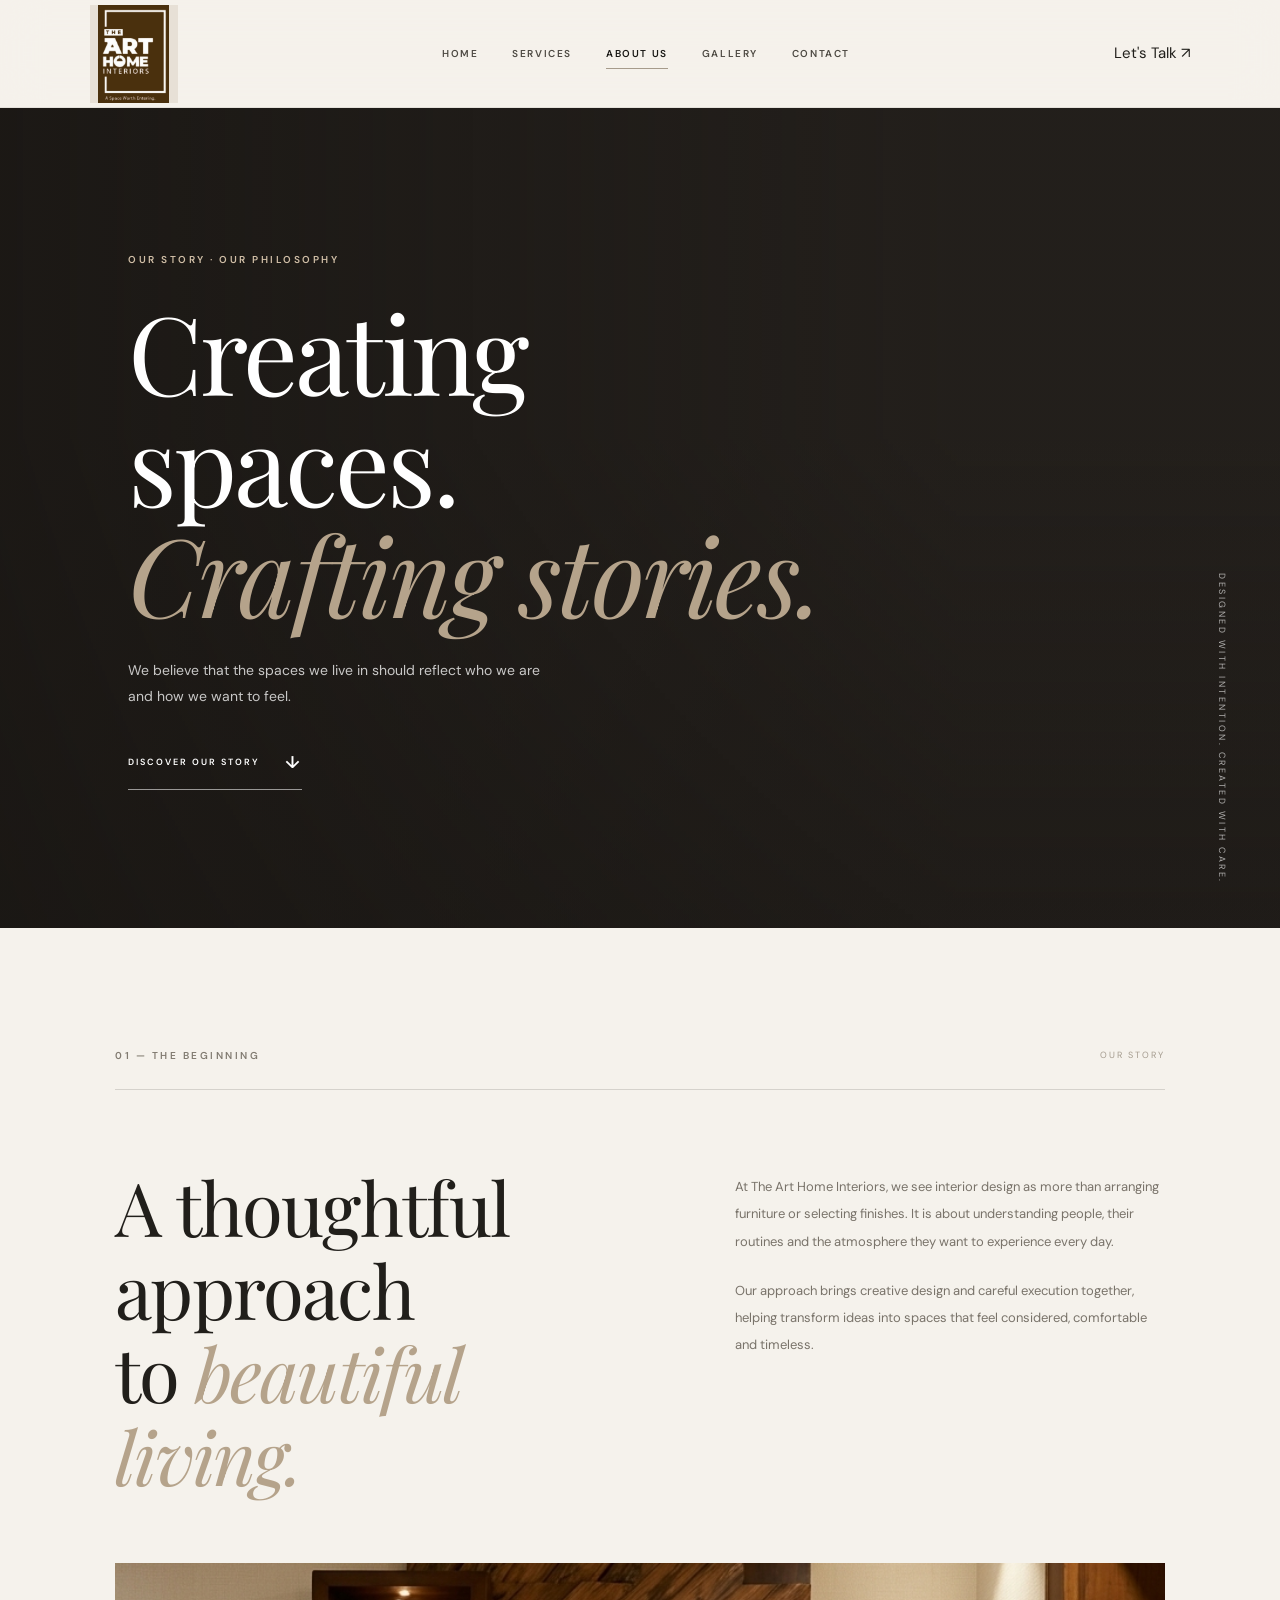
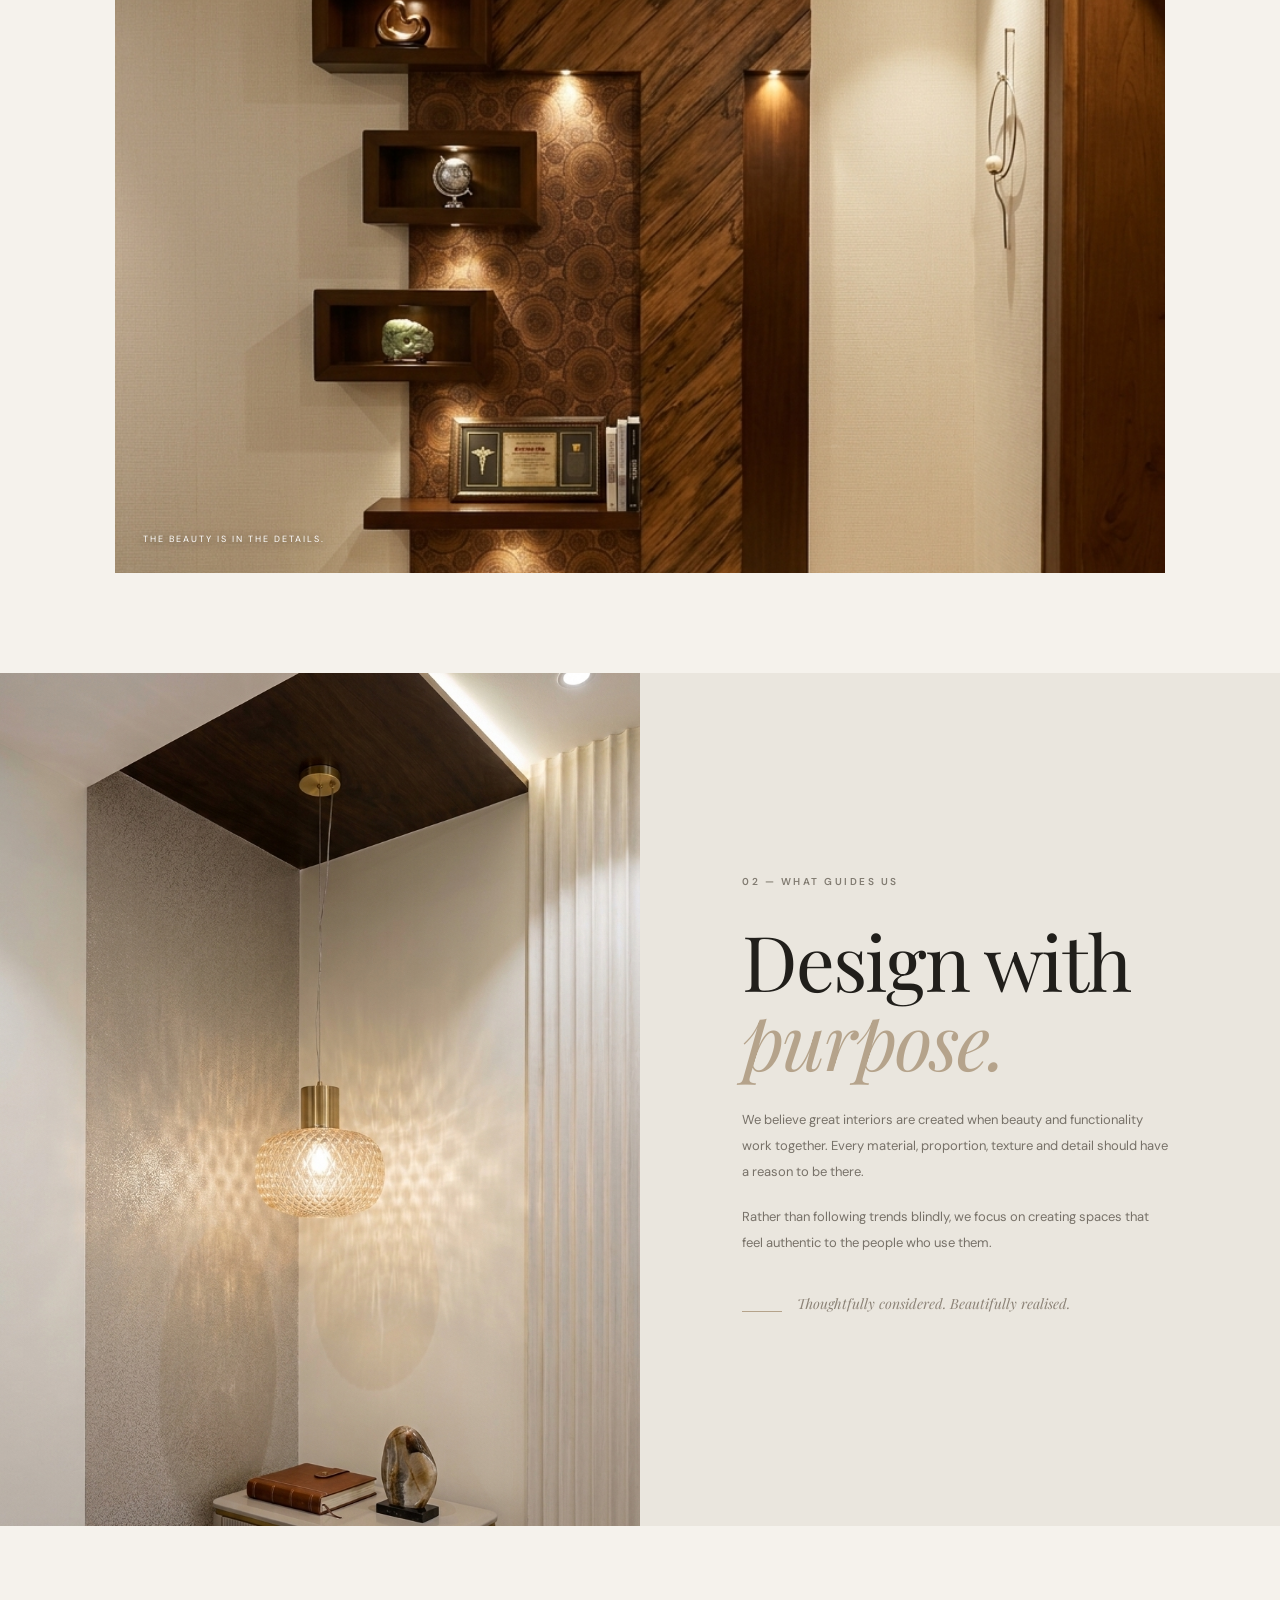
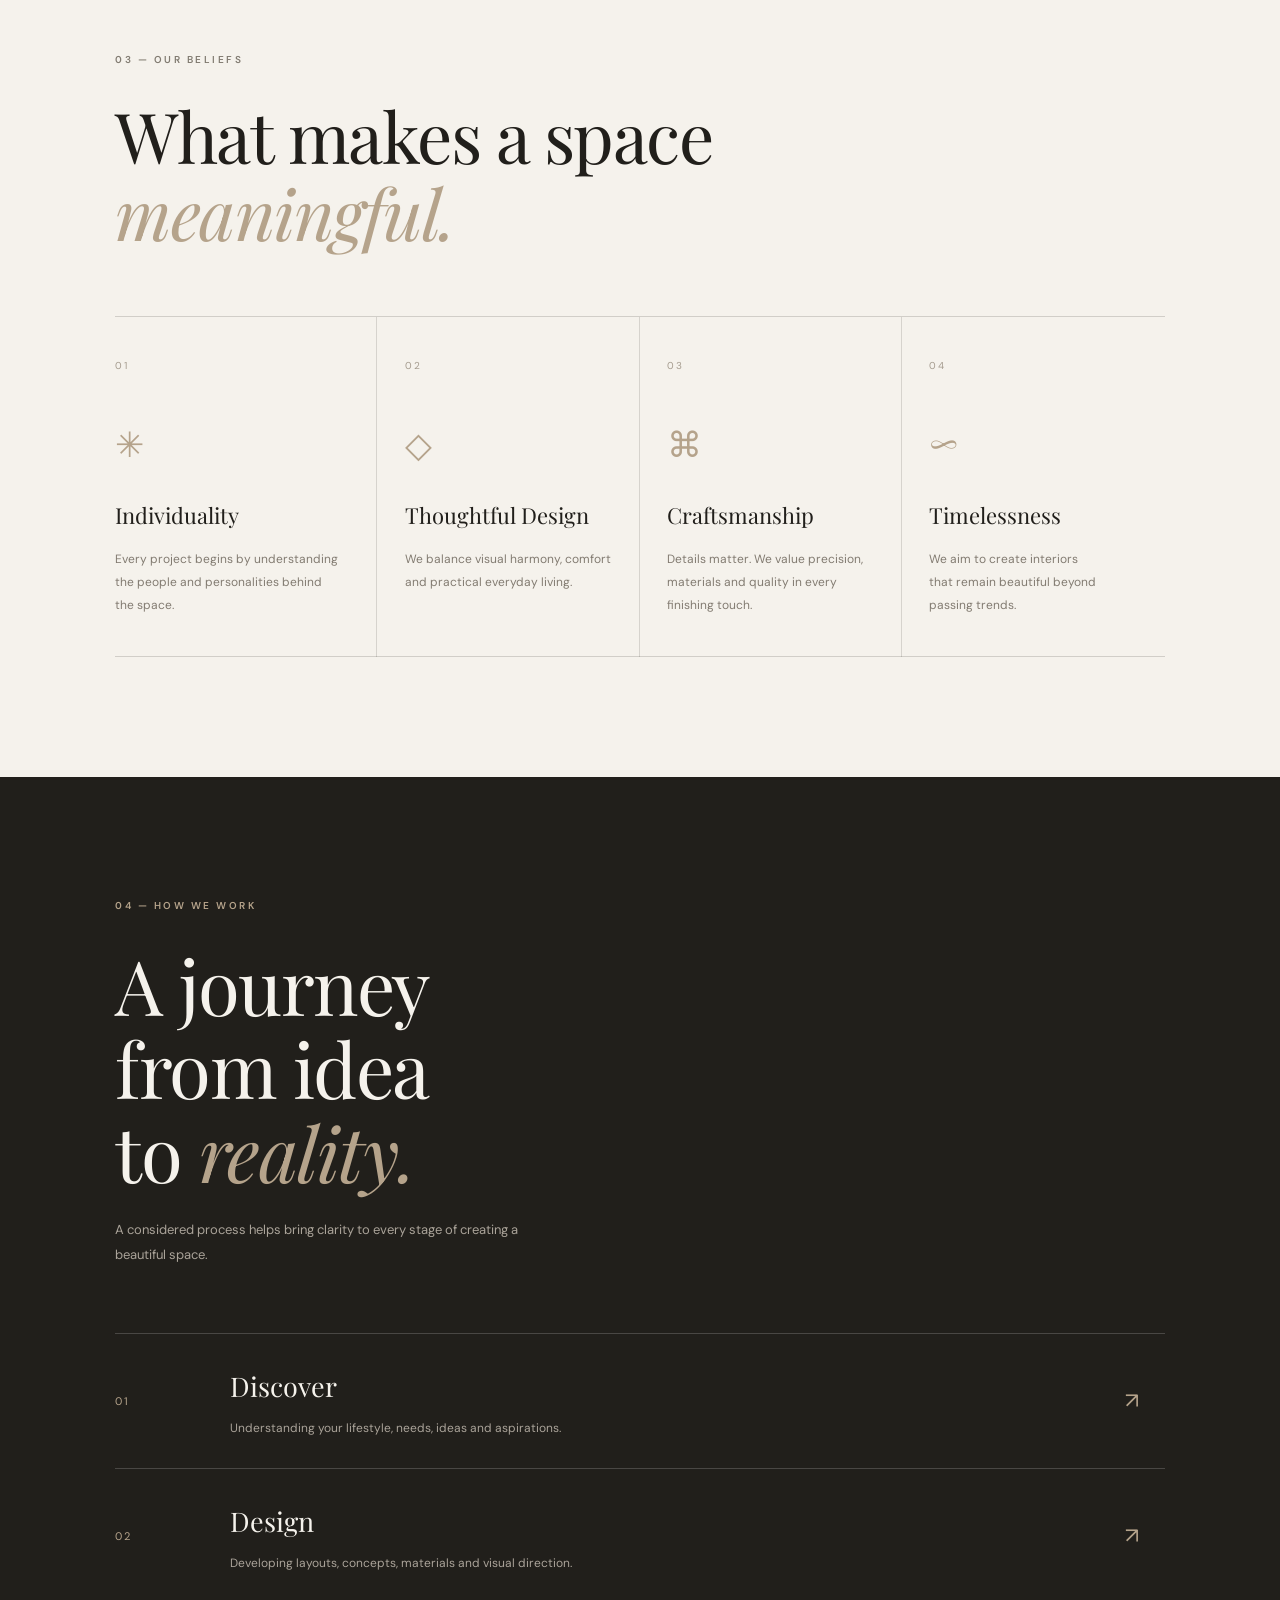
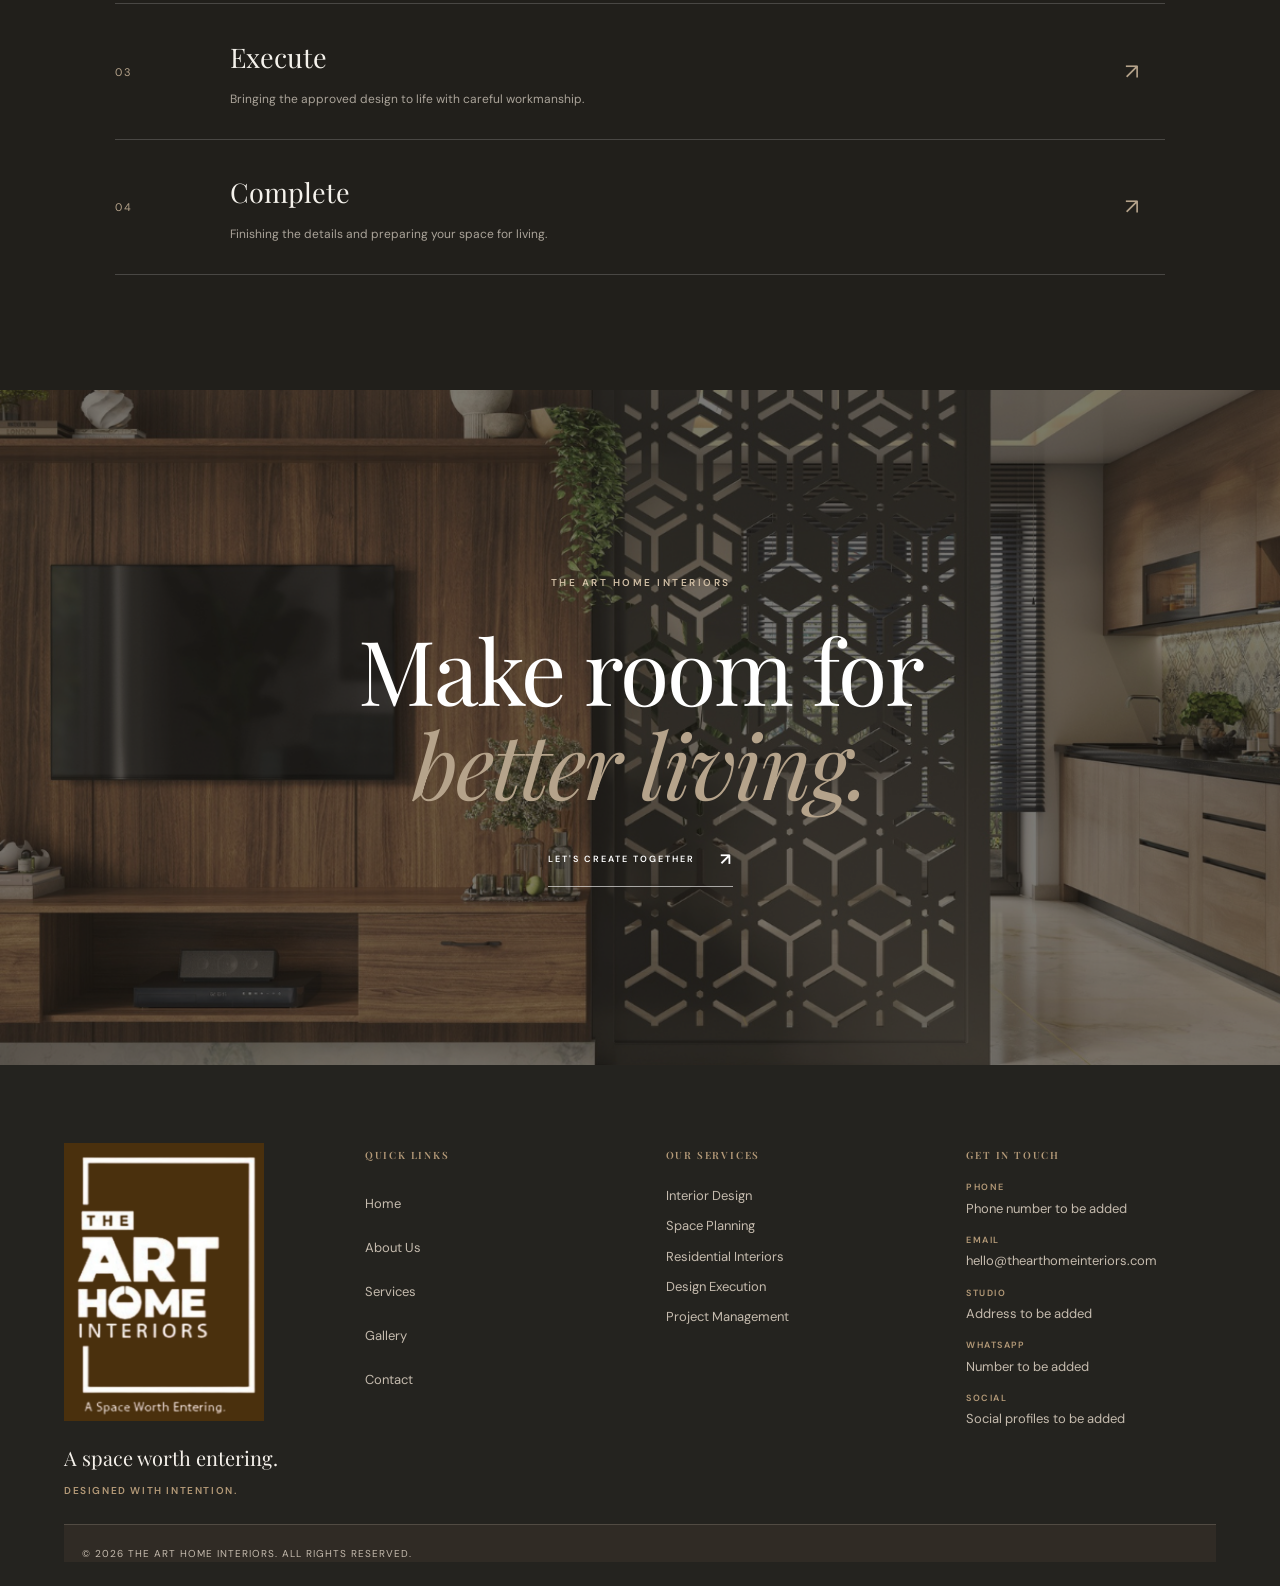
==== about.html @ 1ad5610e "first commit" ====
<!DOCTYPE html>
<html lang="en">
<head>
  <meta charset="UTF-8">
  <meta name="viewport" content="width=device-width, initial-scale=1.0">
  <meta name="theme-color" content="#211f1b">

  <title>About Us | The Art Home Interiors</title>
  <meta name="description" content="Discover the philosophy, approach and craftsmanship behind The Art Home Interiors.">

  <link rel="preconnect" href="https://fonts.googleapis.com">
  <link rel="preconnect" href="https://fonts.gstatic.com" crossorigin>
  <link href="https://fonts.googleapis.com/css2?family=DM+Sans:wght@400;500;600;700&family=Playfair+Display:wght@400;500;600;700&display=swap" rel="stylesheet">
    <link rel="stylesheet" href="assets/css/responsive-polish.css">
  <link rel="stylesheet" href="assets/css/style.css">
  <link rel="stylesheet" href="assets/css/design-system.css">
  <link rel="stylesheet" href="assets/css/about.css">
  <link rel="stylesheet" href="assets/css/final-integration.css">
  <link rel="stylesheet" href="assets/css/luxury-experience.css">
</head>

<body class="about-page">

  <div class="page-loader">
    <span>THE ART HOME INTERIORS</span>
  </div>

  <header class="site-header">
    <a href="index.html" class="brand" aria-label="The Art Home Interiors home">
      <img src="assets/images/logo.png" alt="The Art Home Interiors logo">
    </a>

    <button class="menu-toggle" aria-label="Toggle navigation" aria-expanded="false">
      <span></span>
      <span></span>
    </button>

    <nav class="main-nav" aria-label="Main navigation">
      <a href="index.html">Home</a>
      <a href="services.html">Services</a>
      <a href="about.html" class="active">About Us</a>
      <a href="gallery.html">Gallery</a>
      <a href="contact.html">Contact</a>
    </nav>

    <a href="contact.html" class="header-cta">Let's Talk <span>↗</span></a>
  </header>

  <main>

    <!-- HERO -->
    <section class="about-hero">
      <div class="about-hero-image"></div>
      <div class="about-hero-shade"></div>

      <div class="about-hero-content">
        <span class="eyebrow reveal">OUR STORY · OUR PHILOSOPHY</span>

        <h1 class="reveal">
          Creating spaces.<br>
          <em>Crafting stories.</em>
        </h1>

        <p class="reveal-left">
          We believe that the spaces we live in should reflect
          who we are and how we want to feel.
        </p>

        <a href="#our-story" class="about-hero-link reveal-right luxury-link">
          DISCOVER OUR STORY <span>↓</span>
        </a>
      </div>

      <span class="about-hero-caption">DESIGNED WITH INTENTION. CREATED WITH CARE.</span>
    </section>

    <!-- STORY -->
    <section class="about-story section-pad" id="our-story">
      <div class="story-label reveal">
        <span class="eyebrow">01 — THE BEGINNING</span>
        <span class="story-number">OUR STORY</span>
      </div>

      <div class="story-main">
        <h2 class="reveal-left">
          A thoughtful approach<br>
          to <em>beautiful living.</em>
        </h2>

        <div class="story-description reveal-right">
          <p>
            At The Art Home Interiors, we see interior design as more
            than arranging furniture or selecting finishes. It is about
            understanding people, their routines and the atmosphere
            they want to experience every day.
          </p>

          <p>
            Our approach brings creative design and careful execution
            together, helping transform ideas into spaces that feel
            considered, comfortable and timeless.
          </p>
        </div>
      </div>

      <div class="story-image reveal-right luxury-image">
        <img src="assets/images/home-detail.jpg" alt="Beautifully designed contemporary home interior" loading="lazy">
        <span>THE BEAUTY IS IN THE DETAILS.</span>
      </div>
    </section>

    <!-- PHILOSOPHY -->
    <section class="about-philosophy">
      <div class="philosophy-image luxury-image">
        <img src="assets/images/about-philosophy.jpg" alt="Natural materials and warm minimalist interior" loading="lazy">
      </div>

      <div class="philosophy-content reveal-right">
        <span class="eyebrow">02 — WHAT GUIDES US</span>

        <h2>
          Design with<br>
          <em>purpose.</em>
        </h2>

        <p>
          We believe great interiors are created when beauty and
          functionality work together. Every material, proportion,
          texture and detail should have a reason to be there.
        </p>

        <p>
          Rather than following trends blindly, we focus on creating
          spaces that feel authentic to the people who use them.
        </p>

        <div class="philosophy-signature">
          <span></span>
          <p>Thoughtfully considered. Beautifully realised.</p>
        </div>
      </div>
    </section>

    <!-- VALUES -->
    <section class="about-values section-pad">
      <div class="values-heading reveal">
        <span class="eyebrow">03 — OUR BELIEFS</span>
        <h2>What makes a space<br><em>meaningful.</em></h2>
      </div>

      <div class="values-grid">

        <article class="value-item reveal">
          <span class="value-number">01</span>
          <div class="value-icon">✳</div>
          <h3>Individuality</h3>
          <p>
            Every project begins by understanding the people
            and personalities behind the space.
          </p>
        </article>

        <article class="value-item reveal">
          <span class="value-number">02</span>
          <div class="value-icon">◇</div>
          <h3>Thoughtful Design</h3>
          <p>
            We balance visual harmony, comfort and
            practical everyday living.
          </p>
        </article>

        <article class="value-item reveal">
          <span class="value-number">03</span>
          <div class="value-icon">⌘</div>
          <h3>Craftsmanship</h3>
          <p>
            Details matter. We value precision, materials
            and quality in every finishing touch.
          </p>
        </article>

        <article class="value-item reveal">
          <span class="value-number">04</span>
          <div class="value-icon">∞</div>
          <h3>Timelessness</h3>
          <p>
            We aim to create interiors that remain
            beautiful beyond passing trends.
          </p>
        </article>

      </div>
    </section>

    <!-- PROCESS -->
    <section class="about-process">
      <div class="process-heading reveal">
        <span class="eyebrow">04 — HOW WE WORK</span>
        <h2>A journey from idea<br>to <em>reality.</em></h2>
        <p>
          A considered process helps bring clarity to every stage
          of creating a beautiful space.
        </p>
      </div>

      <div class="process-list">

        <article class="process-item reveal">
          <span class="process-index">01</span>
          <div>
            <h3>Discover</h3>
            <p>Understanding your lifestyle, needs, ideas and aspirations.</p>
          </div>
          <span class="process-symbol">↗</span>
        </article>

        <article class="process-item reveal">
          <span class="process-index">02</span>
          <div>
            <h3>Design</h3>
            <p>Developing layouts, concepts, materials and visual direction.</p>
          </div>
          <span class="process-symbol">↗</span>
        </article>

        <article class="process-item reveal">
          <span class="process-index">03</span>
          <div>
            <h3>Execute</h3>
            <p>Bringing the approved design to life with careful workmanship.</p>
          </div>
          <span class="process-symbol">↗</span>
        </article>

        <article class="process-item reveal">
          <span class="process-index">04</span>
          <div>
            <h3>Complete</h3>
            <p>Finishing the details and preparing your space for living.</p>
          </div>
          <span class="process-symbol">↗</span>
        </article>

      </div>
    </section>

    <!-- CLOSING IMAGE -->
    <section class="about-closing luxury-image">
      <img src="assets/images/about-closing.png" alt="Warm, elegant completed interior" loading="lazy">

      <div class="closing-overlay"></div>

      <div class="closing-content reveal">
        <span class="eyebrow">THE ART HOME INTERIORS</span>
        <h2>Make room for<br><em>better living.</em></h2>
        <a href="contact.html" class="luxury-link luxury-button">LET'S CREATE TOGETHER <span>↗</span></a>
      </div>
    </section>

  </main>

  <div id="site-footer"></div>
  <script src="assets/js/responsive-polish.js"></script>
  <script src="assets/js/main.js"></script>
  <script src="assets/js/about.js"></script>
  <script src="assets/js/site-audit.js"></script>
  <script src="assets/js/luxury-experience.js"></script>
</body>
</html>
---- assets/css/responsive-polish.css ----
/* =====================================================
   THE ART HOME INTERIORS
   PART 09 — RESPONSIVE & VISUAL POLISH
===================================================== */

:root {
  --polish-ivory: #f5f1eb;
  --polish-charcoal: #292722;
  --polish-gold: #b49a78;
  --polish-transition: cubic-bezier(.22, .61, .36, 1);
}

/* GLOBAL SAFETY */

* {
  box-sizing: border-box;
}

html {
  scroll-behavior: smooth;
  scroll-padding-top: 100px;
}

body {
  max-width: 100%;
  overflow-x: hidden;
  -webkit-font-smoothing: antialiased;
  text-rendering: optimizeLegibility;
}

img,
video,
svg {
  max-width: 100%;
}

img {
  height: auto;
}

button,
input,
textarea,
select {
  font: inherit;
}

a {
  -webkit-tap-highlight-color: transparent;
}

button {
  -webkit-tap-highlight-color: transparent;
}

/* SELECTION */

::selection {
  background: var(--polish-gold);
  color: #fff;
}

/* SMOOTHER SHARED NAVIGATION */

.site-header {
  transition:
    background .4s var(--polish-transition),
    box-shadow .4s var(--polish-transition),
    padding .4s var(--polish-transition),
    backdrop-filter .4s ease;
}

.site-header.scrolled {
  background: rgba(245, 241, 235, .88);
  backdrop-filter: blur(16px);
  -webkit-backdrop-filter: blur(16px);
  box-shadow: 0 8px 35px rgba(35, 30, 22, .06);
}

.site-header a,
.site-header button {
  transition:
    color .3s ease,
    opacity .3s ease,
    transform .3s ease;
}

.main-nav a {
  position: relative;
}

.main-nav a::after {
  content: "";
  position: absolute;
  left: 0;
  bottom: -7px;
  width: 100%;
  height: 1px;
  background: currentColor;
  transform: scaleX(0);
  transform-origin: right;
  transition: transform .4s var(--polish-transition);
}

.main-nav a:hover::after,
.main-nav a.active::after {
  transform: scaleX(1);
  transform-origin: left;
}

/* PREMIUM BUTTON FEEDBACK */

.header-cta,
button,
.cta-button,
.primary-button,
.secondary-button {
  transition:
    transform .35s var(--polish-transition),
    background .35s ease,
    color .35s ease,
    border-color .35s ease;
}

.header-cta:hover,
.cta-button:hover,
.primary-button:hover {
  transform: translateY(-3px);
}

/* REVEAL ANIMATIONS
   Uses the existing .reveal and .is-visible classes. */

.reveal {
  opacity: 0;
  transform: translateY(28px);
  transition:
    opacity .85s var(--polish-transition),
    transform .85s var(--polish-transition);
  will-change: opacity, transform;
}

.reveal.is-visible {
  opacity: 1;
  transform: translateY(0);
}

/* STAGGERED CHILDREN */

.reveal-stagger > * {
  opacity: 0;
  transform: translateY(20px);
  transition:
    opacity .7s var(--polish-transition),
    transform .7s var(--polish-transition);
}

.reveal-stagger.is-visible > * {
  opacity: 1;
  transform: translateY(0);
}

.reveal-stagger.is-visible > *:nth-child(1) { transition-delay: .05s; }
.reveal-stagger.is-visible > *:nth-child(2) { transition-delay: .12s; }
.reveal-stagger.is-visible > *:nth-child(3) { transition-delay: .19s; }
.reveal-stagger.is-visible > *:nth-child(4) { transition-delay: .26s; }
.reveal-stagger.is-visible > *:nth-child(5) { transition-delay: .33s; }
.reveal-stagger.is-visible > *:nth-child(6) { transition-delay: .40s; }

/* IMAGE HOVER REFINEMENT */

.project-card img,
.gallery-card img,
.service-card img,
.portfolio-card img,
.execution-card img {
  transition:
    transform 1s var(--polish-transition),
    filter .6s ease;
}

.project-card:hover img,
.gallery-card:hover img,
.service-card:hover img,
.portfolio-card:hover img,
.execution-card:hover img {
  transform: scale(1.035);
}

/* IMAGE LOADING BACKGROUND */

img[loading="lazy"] {
  background: #e7e0d6;
}

/* SECTION SPACING */

.section-pad {
  padding-left: clamp(22px, 7vw, 110px);
  padding-right: clamp(22px, 7vw, 110px);
}

/* TYPOGRAPHY */

h1,
h2,
h3,
h4 {
  text-wrap: balance;
}

p {
  text-wrap: pretty;
}

/* FORM POLISH */

input,
textarea,
select {
  max-width: 100%;
}

input:focus-visible,
textarea:focus-visible,
select:focus-visible,
button:focus-visible,
a:focus-visible {
  outline: 2px solid var(--polish-gold);
  outline-offset: 4px;
}

/* MOBILE MENU SAFETY */

@media (max-width: 900px) {
  .site-header {
    z-index: 1000;
  }

  .menu-toggle {
    position: relative;
    z-index: 1002;
    cursor: pointer;
  }

  .main-nav {
    overscroll-behavior: contain;
  }

  .main-nav a {
    -webkit-tap-highlight-color: transparent;
  }
}

/* TABLET */

@media (max-width: 1024px) {
  .section-pad {
    padding-left: 5vw;
    padding-right: 5vw;
  }

  .execution-grid,
  .portfolio-grid {
    gap: 25px;
  }
}

/* MOBILE */

@media (max-width: 650px) {
  html {
    scroll-padding-top: 75px;
  }

  .section-pad {
    padding-left: 22px;
    padding-right: 22px;
  }

  h1 {
    letter-spacing: -1.5px;
  }

  h2 {
    letter-spacing: -1px;
  }

  p {
    line-height: 1.8;
  }

  .site-header {
    padding-left: 20px;
    padding-right: 20px;
  }

  .header-cta {
    display: none;
  }

  .reveal {
    transform: translateY(18px);
    transition-duration: .65s;
  }

  .execution-hero,
  .hero,
  .page-hero {
    background-position: center;
  }

  .execution-grid,
  .portfolio-grid {
    grid-template-columns: 1fr;
  }

  .execution-image,
  .portfolio-card img {
    width: 100%;
  }

  .execution-section-heading {
    gap: 15px;
  }

  .execution-filters {
    overflow-x: auto;
    flex-wrap: nowrap;
    padding-bottom: 10px;
    scrollbar-width: none;
  }

  .execution-filters::-webkit-scrollbar {
    display: none;
  }

  .filter-btn {
    flex: 0 0 auto;
  }

  .comparison-wrap {
    touch-action: pan-y;
  }
}

/* SMALL MOBILE */

@media (max-width: 380px) {
  .section-pad {
    padding-left: 17px;
    padding-right: 17px;
  }

  .execution-hero h1 {
    font-size: 56px;
  }

  .execution-card-info h3 {
    font-size: 20px;
  }
}

/* REDUCED MOTION ACCESSIBILITY */

@media (prefers-reduced-motion: reduce) {
  html {
    scroll-behavior: auto;
  }

  *,
  *::before,
  *::after {
    animation-duration: .01ms !important;
    animation-iteration-count: 1 !important;
    transition-duration: .01ms !important;
    scroll-behavior: auto !important;
  }

  .reveal,
  .reveal-stagger > * {
    opacity: 1;
    transform: none;
  }
}
---- assets/css/style.css ----
:root {
    --ink: #171613;
    --paper: #f5f2ec;
    --cream: #e8e0d4;
    --muted: #77736c;
    --line: rgba(23,22,19,.16);
    --serif: 'Playfair Display', Georgia, serif;
    --sans: 'DM Sans', Arial, sans-serif;
}

* {
    box-sizing: border-box;
}

html {
    scroll-behavior: smooth;
}

body {
    margin: 0;
    background: var(--paper);
    color: var(--ink);
    font-family: var(--sans);
    font-size: 15px;
    line-height: 1.7;
}

a {
    color: inherit;
    text-decoration: none;
}

img {
    max-width: 100%;
    display: block;
}

.page-loader {
    position: fixed;
    inset: 0;
    background: var(--ink);
    color: var(--paper);
    z-index: 1000;
    display: grid;
    place-items: center;
    letter-spacing: .28em;
    font-size: 11px;
    transition: opacity .7s ease, visibility .7s;
}

.page-loader.is-hidden {
    opacity: 0;
    visibility: hidden;
}

/* HEADER */

.site-header {
    height: 104px;
    padding: 14px 6vw;
    display: flex;
    align-items: center;
    justify-content: space-between;
    background: rgba(245,242,236,.92);
    backdrop-filter: blur(16px);
    position: sticky;
    top: 0;
    z-index: 100;
    border-bottom: 1px solid rgba(23,22,19,.07);
}

.brand {
    height: 78px;
    width: 82px;
    display: flex;
    align-items: center;
    overflow: hidden;
}

.brand img {
    width: 100%;
    height: 100%;
    object-fit: contain;
}

.main-nav {
    display: flex;
    align-items: center;
    gap: clamp(20px,3vw,48px);
}

.main-nav a {
    font-size: 11px;
    text-transform: uppercase;
    letter-spacing: .14em;
    position: relative;
    padding: 10px 0;
}

.main-nav a:after {
    content: "";
    position: absolute;
    left: 0;
    bottom: 3px;
    width: 0;
    height: 1px;
    background: var(--ink);
    transition: width .3s;
}

.main-nav a:hover:after,
.main-nav a.active:after {
    width: 100%;
}

.main-nav .nav-contact {
    border: 1px solid var(--ink);
    padding: 12px 20px;
}

.main-nav .nav-contact:after {
    display: none;
}

.menu-toggle {
    display: none;
    background: none;
    border: 0;
}

/* HERO */

.hero {
    min-height: min(790px,calc(100svh - 104px));
    height: 760px;
    max-height: 850px;
    position: relative;
    display: flex;
    align-items: center;
    color: white;
    overflow: hidden;
    background: #5a5148;
}

.hero-image,
.hero-shade {
    position: absolute;
    inset: 0;
}

.hero-image {
    background-image: url('../images/home-hero.jpg');
    background-size: cover;
    background-position: center;
    transform: scale(1.04);
    animation: heroZoom 12s ease-out forwards;
}

.hero-shade {
    background:
        linear-gradient(
            90deg,
            rgba(14,13,11,.68),
            rgba(14,13,11,.1) 80%
        ),
        linear-gradient(
            0deg,
            rgba(0,0,0,.28),
            transparent 45%
        );
}

.hero-content {
    position: relative;
    z-index: 2;
    padding: 8vw;
    max-width: 780px;
}

.eyebrow,
.section-kicker {
    font-size: 10px;
    letter-spacing: .2em;
    text-transform: uppercase;
    font-weight: 600;
}

.eyebrow.light {
    color: rgba(255,255,255,.76);
}

h1, h2, h3, p {
    margin-top: 0;
}

.hero h1,
.page-hero h1 {
    font: 400 clamp(54px,8vw,112px)/1.03 var(--serif);
    letter-spacing: -.055em;
    margin: 24px 0;
}

.hero h1 em,
.display-title em,
.page-hero h1 em,
.quote-band h2 em {
    font-weight: 400;
    color: #cfc0a9;
}

.hero-copy {
    max-width: 420px;
    color: rgba(255,255,255,.82);
    margin-bottom: 32px;
}

/* BUTTONS */

.button {
    min-height: 50px;
    display: inline-flex;
    align-items: center;
    justify-content: center;
    gap: 36px;
    padding: 0 22px;
    font-size: 10px;
    letter-spacing: .12em;
    text-transform: uppercase;
    transition: transform .3s, background .3s, color .3s;
    border: 1px solid transparent;
}

.button:hover {
    transform: translateY(-4px);
}

.button-light {
    background: var(--paper);
    color: var(--ink);
}

.button-dark {
    background: var(--ink);
    color: var(--paper);
}

.button span {
    font-size: 16px;
}

.hero-bottom {
    position: absolute;
    bottom: 28px;
    left: 6vw;
    right: 6vw;
    display: flex;
    justify-content: space-between;
    font-size: 9px;
    letter-spacing: .18em;
    color: rgba(255,255,255,.7);
}

.scroll-cue {
    position: absolute;
    right: 6vw;
    bottom: 100px;
    font-size: 8px;
    letter-spacing: .18em;
    writing-mode: vertical-rl;
    color: #fff;
}

.scroll-cue span {
    display: inline-block;
    height: 45px;
    width: 1px;
    background: #fff;
    margin-bottom: 12px;
}

/* SECTIONS */

.section-pad {
    padding: 120px 9vw;
}

.intro {
    background: var(--paper);
}

.intro-grid {
    display: grid;
    grid-template-columns: 1.3fr .7fr;
    gap: 8vw;
    align-items: end;
    margin-top: 40px;
}

.display-title {
    font: 400 clamp(38px,5vw,68px)/1.12 var(--serif);
    letter-spacing: -.045em;
    margin: 0 0 24px;
}

.display-title em {
    color: #9b8b75;
}

.intro-text {
    max-width: 440px;
    color: var(--muted);
}

.text-link {
    display: inline-block;
    margin-top: 16px;
    border-bottom: 1px solid var(--ink);
    padding-bottom: 7px;
    font-size: 10px;
    letter-spacing: .12em;
    text-transform: uppercase;
}

.text-link span {
    margin-left: 18px;
}

/* FEATURE */

.split-feature {
    display: grid;
    grid-template-columns: 1.1fr .9fr;
    min-height: 650px;
    background: #e8e0d4;
}

.split-photo {
    min-height: 560px;
    background-image: url('../images/home-feature.jpg');
    background-size: cover;
    background-position: center;
}

.split-copy {
    padding: 10%;
    display: flex;
    flex-direction: column;
    align-items: flex-start;
    justify-content: center;
}

.split-copy > p:not(.eyebrow) {
    color: #6f6a62;
    max-width: 420px;
    margin: 0 0 28px;
}

/* SERVICES */

.services-preview {
    background: #f8f6f1;
}

.section-heading {
    display: flex;
    align-items: end;
    justify-content: space-between;
    margin-bottom: 52px;
}

.service-cards {
    display: grid;
    grid-template-columns: 1fr 1fr;
    gap: 28px;
}

.card-image {
    height: 420px;
    background-size: cover;
    background-position: center;
}

.service-card:nth-child(1) .card-image {
    background-image: url('../images/design-preview.jpg');
}

.service-card:nth-child(2) .card-image {
    background-image: url('../images/execution-preview.jpg');
}

.card-meta {
    display: flex;
    justify-content: space-between;
    margin: 20px 0 12px;
    font-size: 9px;
    letter-spacing: .16em;
}

.service-card h3 {
    font: 400 34px var(--serif);
    margin: 0;
}

.service-card p {
    color: var(--muted);
    margin: 5px 0;
}

/* QUOTE */

.quote-band {
    padding: 110px 9vw;
    background: #24221e;
    color: white;
    text-align: center;
}

.quote-band h2 {
    font: 400 clamp(48px,7vw,88px)/1.05 var(--serif);
    margin: 22px 0 34px;
}

/* INNER PAGE HERO */

.page-hero {
    background: #25231f;
    color: white;
    min-height: 440px;
    display: flex;
    align-items: center;
    padding: 90px 9vw;
}

.page-hero.compact {
    min-height: 420px;
}

.page-hero-inner {
    max-width: 850px;
}

.page-hero h1 {
    font-size: clamp(50px,7vw,88px);
    margin: 22px 0;
}

.page-hero-inner > p:last-child {
    color: rgba(255,255,255,.68);
    max-width: 520px;
}

/* SERVICE DETAILS */

.service-detail {
    padding-top: 100px;
    padding-bottom: 60px;
}

.service-detail-row {
    display: grid;
    grid-template-columns: 60px 1fr 1fr;
    gap: 5vw;
    align-items: center;
    padding: 55px 0;
    border-bottom: 1px solid var(--line);
}

.service-number {
    font: 400 24px var(--serif);
    color: #9b8b75;
    align-self: start;
}

.service-detail-row > div:nth-child(2) > p:not(.eyebrow) {
    color: var(--muted);
    max-width: 500px;
}

.service-detail-image {
    height: 430px;
    background-size: cover;
    background-position: center;
}

.service-detail-row:first-child .service-detail-image {
    background-image: url('../images/service-design.jpg');
}

.service-detail-row:last-child .service-detail-image {
    background-image: url('../images/service-execution.jpg');
}

.service-detail-row.reverse {
    grid-template-columns: 60px 1fr 1fr;
}

.cta-strip {
    padding: 42px 9vw;
    background: #e8e0d4;
    display: flex;
    justify-content: space-between;
    align-items: center;
}

.cta-strip p {
    font: 400 28px var(--serif);
    margin: 0;
}

/* ABOUT */

.about-layout {
    display: grid;
    grid-template-columns: 1fr 1fr;
    gap: 9vw;
    align-items: center;
}

.about-image {
    height: 600px;
    background-image: url('../images/about-main.jpg');
    background-size: cover;
    background-position: center;
}

.about-copy > p:not(.eyebrow) {
    color: var(--muted);
}

.values {
    padding-top: 50px;
}

.value-grid {
    display: grid;
    grid-template-columns: repeat(3,1fr);
    gap: 50px;
    margin-top: 45px;
}

.value-grid article {
    border-top: 1px solid var(--line);
    padding-top: 20px;
}

.value-grid span {
    font-size: 10px;
    color: #9b8b75;
}

.value-grid h3 {
    font: 400 27px var(--serif);
    margin: 18px 0 8px;
}

.value-grid p {
    color: var(--muted);
    font-size: 14px;
}

/* GALLERY */

.gallery-choices {
    display: grid;
    grid-template-columns: 1fr 1fr;
    gap: 32px;
}

.choice-image {
    height: 440px;
    background-size: cover;
    background-position: center;
}

.gallery-choice:first-child .choice-image {
    background-image: url('../images/gallery-design-cover.jpg');
}

.gallery-choice:last-child .choice-image {
    background-image: url('../images/gallery-execution-cover.jpg');
}

.gallery-choice .display-title {
    font-size: clamp(34px,4vw,54px);
}

.gallery-grid {
    display: grid;
    grid-template-columns: repeat(2,1fr);
    gap: 50px 28px;
}

.tile-image {
    height: 460px;
    background-size: cover;
    background-position: center;
}

.gallery-tile:nth-child(3n+2) .tile-image {
    height: 540px;
}

.gallery-tile figcaption {
    display: flex;
    justify-content: space-between;
    font-size: 9px;
    letter-spacing: .14em;
    margin-top: 14px;
}

/* BEFORE AND AFTER */

.before-after {
    padding-top: 30px;
}

.muted,
.small-note {
    color: var(--muted);
    font-size: 12px;
}

.comparison-grid {
    display: grid;
    grid-template-columns: 1fr 1fr;
    gap: 20px;
    margin-top: 35px;
}

.comparison-image {
    height: 420px;
    background-size: cover;
    background-position: center;
    position: relative;
}

.comparison-image[data-image="before.jpg"] {
    background-image: url('../images/before.jpg');
}

.comparison-image[data-image="after.jpg"] {
    background-image: url('../images/after.jpg');
}

.comparison-image span {
    position: absolute;
    bottom: 18px;
    left: 20px;
    background: var(--paper);
    padding: 8px 13px;
    font-size: 9px;
    letter-spacing: .15em;
}

/* CONTACT */

.contact-layout {
    display: grid;
    grid-template-columns: .8fr 1.2fr;
    gap: 10vw;
}

.contact-info > p:not(.eyebrow) {
    color: var(--muted);
    max-width: 340px;
}

.contact-links {
    display: grid;
    gap: 16px;
    margin-top: 35px;
}

.contact-links a {
    border-bottom: 1px solid var(--line);
    padding-bottom: 14px;
    font-size: 13px;
}

.contact-form {
    display: grid;
    grid-template-columns: 1fr 1fr;
    gap: 22px;
}

.contact-form label {
    display: grid;
    gap: 8px;
    font-size: 10px;
    letter-spacing: .12em;
    text-transform: uppercase;
}

.contact-form label:nth-last-of-type(1),
.contact-form button,
.contact-form .form-note {
    grid-column: 1/-1;
}

.contact-form input,
.contact-form select,
.contact-form textarea {
    width: 100%;
    border: 0;
    border-bottom: 1px solid #bdb7ad;
    background: transparent;
    padding: 13px 0;
    font: 400 14px var(--sans);
    color: var(--ink);
    outline: none;
    border-radius: 0;
}

.contact-form input:focus,
.contact-form select:focus,
.contact-form textarea:focus {
    border-color: var(--ink);
}

.contact-form textarea {
    resize: vertical;
}

.contact-form button {
    justify-self: start;
    cursor: pointer;
}

.form-note {
    font-size: 11px;
    color: var(--muted);
}

/* MAP */

.map-section {
    padding: 20px 9vw 100px;
}

.map-heading {
    display: flex;
    justify-content: space-between;
    align-items: end;
}

.map-frame {
    height: 390px;
    overflow: hidden;
    margin-top: 25px;
    filter: grayscale(1);
}

.map-frame iframe {
    width: 100%;
    height: 100%;
    border: 0;
}

/* SCROLL REVEAL */

.reveal {
    opacity: 0;
    transform: translateY(28px);
    transition:
        opacity .8s ease,
        transform .8s cubic-bezier(.2,.7,.2,1);
}

.reveal.is-visible {
    opacity: 1;
    transform: translateY(0);
}

/* IMAGE PLACEHOLDERS */

.image-placeholder {
    background-color: #d7d0c5;
    background-image:
        linear-gradient(
            120deg,
            rgba(40,35,28,.08),
            rgba(255,255,255,.08)
        );
    position: relative;
}

.image-placeholder:not([data-loaded="true"]):after {
    content: "ADD PHOTO: " attr(data-image);
    position: absolute;
    left: 18px;
    bottom: 18px;
    padding: 7px 10px;
    background: rgba(245,242,236,.88);
    color: #565047;
    font: 9px var(--sans);
    letter-spacing: .12em;
}

.image-placeholder[data-loaded="true"]:after {
    display: none;
}

@keyframes heroZoom {
    to {
        transform: scale(1);
    }
}

/* TABLET RESPONSIVE */

@media(max-width:800px) {

    .site-header {
        height: 82px;
        padding: 10px 6vw;
    }

    .brand {
        height: 62px;
        width: 66px;
    }

    .menu-toggle {
        display: flex;
        flex-direction: column;
        gap: 6px;
        padding: 10px;
        z-index: 3;
    }

    .menu-toggle span {
        width: 25px;
        height: 1px;
        background: var(--ink);
        transition: .3s;
    }

    .main-nav {
        position: absolute;
        top: 81px;
        left: 0;
        right: 0;
        background: var(--paper);
        padding: 20px 7vw 30px;
        display: flex;
        flex-direction: column;
        align-items: flex-start;
        gap: 8px;
        transform: translateY(-140%);
        opacity: 0;
        visibility: hidden;
        transition: .4s;
        box-shadow: 0 15px 20px rgba(0,0,0,.06);
    }

    .main-nav.open {
        transform: translateY(0);
        opacity: 1;
        visibility: visible;
    }

    .main-nav a {
        width: 100%;
        padding: 12px 0;
    }

    .main-nav .nav-contact {
        width: auto;
    }

    .hero {
        height: 690px;
        min-height: 620px;
    }

    .hero-content {
        padding: 9vw;
    }

    .hero h1 {
        font-size: clamp(52px,13vw,82px);
    }

    .scroll-cue {
        display: none;
    }

    .section-pad {
        padding: 78px 7vw;
    }

    .intro-grid,
    .split-feature,
    .about-layout,
    .contact-layout {
        grid-template-columns: 1fr;
    }

    .intro-grid {
        gap: 25px;
    }

    .split-photo {
        min-height: 430px;
    }

    .split-copy {
        padding: 70px 8vw;
    }

    .section-heading {
        align-items: flex-start;
        gap: 20px;
        flex-direction: column;
    }

    .card-image {
        height: 330px;
    }

    .page-hero {
        padding: 75px 7vw;
        min-height: 390px;
    }

    .service-detail-row,
    .service-detail-row.reverse {
        grid-template-columns: 35px 1fr;
        gap: 20px;
    }

    .service-detail-image {
        grid-column: 2;
        height: 350px;
        margin-top: 20px;
    }

    .about-image {
        height: 430px;
    }

    .value-grid {
        grid-template-columns: 1fr;
        gap: 28px;
    }

    .choice-image {
        height: 330px;
    }

    .gallery-grid {
        gap: 30px 16px;
    }

    .tile-image,
    .gallery-tile:nth-child(3n+2) .tile-image {
        height: 340px;
    }

    .contact-layout {
        gap: 55px;
    }

    .map-section {
        padding: 10px 7vw 70px;
    }
}

/* MOBILE RESPONSIVE */

@media(max-width:540px) {

    .hero {
        height: 650px;
    }

    .hero-bottom {
        font-size: 7px;
    }

    .service-cards,
    .gallery-choices,
    .gallery-grid,
    .comparison-grid {
        grid-template-columns: 1fr;
    }

    .card-image,
    .choice-image {
        height: 360px;
    }

    .gallery-tile:nth-child(3n+2) .tile-image,
    .tile-image {
        height: 390px;
    }

    .gallery-choices {
        gap: 50px;
    }

    .contact-form {
        grid-template-columns: 1fr;
    }

    .contact-form label {
        grid-column: 1/-1;
    }

    .map-frame {
        height: 300px;
    }

    .cta-strip {
        align-items: flex-start;
        gap: 15px;
        flex-direction: column;
    }

    .page-hero h1 {
        font-size: 52px;
    }
}

/* ACCESSIBILITY */

@media(prefers-reduced-motion:reduce) {

    *,
    *::before,
    *::after {
        scroll-behavior: auto !important;
        animation-duration: .01ms !important;
        transition-duration: .01ms !important;
    }

    .reveal {
        opacity: 1;
        transform: none;
    }
}
---- assets/css/design-system.css ----
/* =========================================
   THE ART HOME INTERIORS
   PART 02 — LUXURY DESIGN SYSTEM
========================================= */

:root {
    /* BRAND COLORS */
    --color-ink: #191815;
    --color-paper: #F5F2EC;
    --color-white: #FCFBF8;
    --color-sand: #E8E0D4;
    --color-champagne: #C8BBA7;
    --color-stone: #A69B8B;
    --color-muted: #77736C;
    --color-line: rgba(25,24,21,0.14);

    /* TYPOGRAPHY */
    --font-display: "Playfair Display", Georgia, serif;
    --font-body: "DM Sans", Arial, sans-serif;

    /* SPACING */
    --page-gutter: clamp(22px, 7vw, 112px);
    --section-space: clamp(76px, 10vw, 144px);
    --content-width: 1440px;

    /* ANIMATION */
    --ease-luxury: cubic-bezier(.2,.72,.2,1);

    --shadow-soft: 0 18px 55px rgba(25,24,21,.08);
}

/* GLOBAL */

html {
    scroll-padding-top: 108px;
}

body {
    font-family: var(--font-body);
    background: var(--color-paper);
    color: var(--color-ink);
    -webkit-font-smoothing: antialiased;
    text-rendering: optimizeLegibility;
}

::selection {
    background: var(--color-champagne);
    color: var(--color-ink);
}

a, button, input, select, textarea {
    -webkit-tap-highlight-color: transparent;
}

a:focus-visible,
button:focus-visible,
input:focus-visible,
select:focus-visible,
textarea:focus-visible {
    outline: 2px solid var(--color-stone);
    outline-offset: 4px;
}

/* HEADER */

.site-header {
    height: 108px;
    padding: 10px var(--page-gutter);
    background: rgba(245,242,236,.86);
    border-bottom: 1px solid rgba(25,24,21,.08);

    backdrop-filter: blur(22px) saturate(125%);
    -webkit-backdrop-filter: blur(22px) saturate(125%);

    transition:
        height .45s var(--ease-luxury),
        background .35s ease,
        box-shadow .35s ease;
}

.site-header.is-scrolled {
    height: 88px;
    background: rgba(245,242,236,.96);
    box-shadow: 0 8px 30px rgba(25,24,21,.055);
}

/* LOGO */

.brand {
    width: 88px;
    height: 98px;
    flex: 0 0 auto;
    background: #080808;
    overflow: hidden;

    display: flex;
    align-items: center;
    justify-content: center;

    transition:
        width .4s var(--ease-luxury),
        height .4s var(--ease-luxury),
        transform .35s ease;
}

.brand img {
    width: 100%;
    height: 100%;
    object-fit: contain;
    transition: transform .5s var(--ease-luxury);
}

.brand:hover img {
    transform: scale(1.035);
}

.site-header.is-scrolled .brand {
    width: 68px;
    height: 76px;
}

/* NAVIGATION */

.main-nav {
    gap: clamp(18px, 2.65vw, 42px);
}

.main-nav a {
    font-size: 10px;
    font-weight: 600;
    letter-spacing: .16em;
    color: #4e4a43;
    transition: color .25s ease;
}

.main-nav a:hover,
.main-nav a.active {
    color: var(--color-ink);
}

.main-nav a:after {
    height: 1px;
    background: var(--color-stone);
}

.main-nav .nav-contact {
    padding: 13px 22px;
    border: 1px solid rgba(25,24,21,.38);
    transition: .3s ease;
}

.main-nav .nav-contact:hover {
    background: var(--color-ink);
    border-color: var(--color-ink);
    color: var(--color-paper);
}

.main-nav .nav-contact:after {
    display: none;
}

/* TYPOGRAPHY */

h1, h2, h3, .display-title {
    font-family: var(--font-display);
    font-weight: 400;
}

.display-title {
    font-size: clamp(40px, 5.1vw, 72px);
    line-height: 1.08;
    letter-spacing: -.05em;
}

.eyebrow,
.section-kicker {
    font-family: var(--font-body);
    font-size: 9px;
    font-weight: 600;
    letter-spacing: .22em;
    line-height: 1.6;
}

p {
    line-height: 1.85;
}

.hero h1,
.page-hero h1 {
    font-family: var(--font-display);
    font-weight: 400;
    letter-spacing: -.06em;
}

.hero h1 em,
.page-hero h1 em,
.quote-band h2 em {
    font-style: italic;
}

.hero-copy,
.intro-text,
.split-copy > p:not(.eyebrow),
.service-detail-row > div:nth-child(2) > p:not(.eyebrow),
.about-copy > p:not(.eyebrow) {
    font-size: 14px;
    line-height: 1.95;
}

/* BUTTONS */

.button {
    position: relative;
    isolation: isolate;
    overflow: hidden;

    min-height: 54px;
    padding: 0 25px;
    gap: 34px;

    font-weight: 600;
    font-size: 9px;
    letter-spacing: .16em;
}

.button:before {
    content: "";
    position: absolute;
    inset: 0;
    z-index: -1;
    transform: translateX(-102%);
    transition: transform .55s var(--ease-luxury);
}

.button-dark:before,
.button-light:before {
    background: var(--color-champagne);
}

.button:hover:before {
    transform: translateX(0);
}

.button-dark:hover,
.button-light:hover {
    color: var(--color-ink);
}

.button span {
    transition: transform .3s var(--ease-luxury);
}

.button:hover span {
    transform: translate(4px,-2px);
}

.text-link {
    font-size: 9px;
    font-weight: 600;
    letter-spacing: .16em;
    border-color: rgba(25,24,21,.45);
    transition: color .25s, border-color .25s;
}

.text-link:hover {
    color: var(--color-stone);
    border-color: var(--color-stone);
}

/* SECTION SYSTEM */

.section-pad {
    padding: var(--section-space) var(--page-gutter);
}

.section-heading {
    max-width: var(--content-width);
    margin-left: auto;
    margin-right: auto;
}

.intro,
.services-preview {
    background: var(--color-white);
}

.split-feature {
    background: var(--color-sand);
}

.page-hero {
    background: var(--color-ink);
}

.page-hero-inner {
    width: 100%;
    max-width: var(--content-width);
    margin: 0 auto;
}

.page-hero h1 {
    max-width: 900px;
}

.page-hero-inner > p:last-child {
    font-size: 13px;
    line-height: 1.9;
    max-width: 510px;
}

.quote-band {
    background: #22211D;
}

.cta-strip {
    background: var(--color-sand);
}

.site-footer {
    --footer-charcoal: #24231F;
    --footer-brown: #302B25;
    --footer-gold: #B49A78;
    --footer-ivory: #F5F1EB;
    --footer-secondary: #C5BBAE;
    background: var(--footer-charcoal);
    color: var(--footer-ivory);
}

.footer-inner {
    box-sizing: border-box;
    width: 100%;
    max-width: 1600px;
    margin-inline: auto;
    padding: clamp(58px, 6.1vw, 90px) clamp(24px, 5vw, 76px) 24px;
}

.footer-top {
    display: grid;
    grid-template-columns: repeat(4, minmax(0, 1fr));
    gap: clamp(30px, 4vw, 60px);
}

.footer-brand,
.footer-col {
    min-width: 0;
}

.footer-brand-link {
    display: block;
    width: fit-content;
    max-width: 100%;
    margin-bottom: 22px;
    line-height: 0;
}

.site-footer .footer-logo {
    display: block;
    width: min(100%, 200px);
    height: auto;
    max-width: 100%;
    object-fit: contain;
    object-position: left center;
    transition: transform .35s ease;
}

.site-footer .footer-brand-link:hover .footer-logo {
    transform: translateY(-2px);
}

.footer-description {
    max-width: 24ch;
    margin: 0 0 10px;
    color: var(--footer-ivory);
    font: 400 20px/1.45 var(--serif);
}

.footer-tagline {
    margin: 0;
    color: var(--footer-gold);
    font-size: 10px;
    font-weight: 600;
    letter-spacing: .16em;
    line-height: 1.7;
    text-transform: uppercase;
}

.footer-heading {
    margin: 5px 0 18px;
    color: var(--footer-gold);
    font-size: 10px;
    font-weight: 600;
    letter-spacing: .18em;
    line-height: 1.5;
    text-transform: uppercase;
}

.footer-link-list,
.footer-service-list {
    margin: 0;
    padding: 0;
    list-style: none;
}

.footer-link-list a {
    position: relative;
    display: inline-flex;
    align-items: center;
    min-height: 44px;
    max-width: 100%;
    color: var(--footer-secondary);
    font-size: 13px;
    line-height: 1.5;
    text-decoration: none;
    overflow-wrap: anywhere;
    transition: color .25s ease;
}

.footer-link-list a::after {
    position: absolute;
    right: 0;
    bottom: 5px;
    left: 0;
    height: 1px;
    background: var(--footer-gold);
    content: "";
    transform: scaleX(0);
    transform-origin: left center;
    transition: transform .3s ease;
}

.footer-link-list a:hover,
.footer-link-list a:focus-visible {
    color: var(--footer-ivory);
}

.footer-link-list a:hover::after,
.footer-link-list a:focus-visible::after {
    transform: scaleX(1);
}

.footer-link-list a:focus-visible,
.footer-brand-link:focus-visible {
    outline: 2px solid var(--footer-gold);
    outline-offset: 4px;
}

.footer-service-list li {
    padding: 5px 0;
    color: var(--footer-secondary);
    font-size: 13px;
    line-height: 1.55;
    overflow-wrap: anywhere;
}

.footer-contact-details {
    margin: 0;
    font-style: normal;
}

.footer-contact-details p {
    display: grid;
    gap: 4px;
    margin: 0 0 15px;
    min-width: 0;
}

.footer-detail-label {
    color: var(--footer-gold);
    font-size: 9px;
    font-weight: 600;
    letter-spacing: .16em;
    line-height: 1.5;
    text-transform: uppercase;
}

.footer-contact-details .footer-placeholder,
.footer-contact-details a {
    color: var(--footer-secondary);
    font-size: 13px;
    line-height: 1.55;
    overflow-wrap: anywhere;
}

.footer-contact-details a {
    position: relative;
    width: fit-content;
    max-width: 100%;
    text-decoration: none;
    transition: color .25s ease;
}

.footer-contact-details a::after {
    position: absolute;
    right: 0;
    bottom: -2px;
    left: 0;
    height: 1px;
    background: var(--footer-gold);
    content: "";
    transform: scaleX(0);
    transform-origin: left center;
    transition: transform .3s ease;
}

.footer-contact-details a:hover,
.footer-contact-details a:focus-visible {
    color: var(--footer-ivory);
}

.footer-contact-details a:hover::after,
.footer-contact-details a:focus-visible::after {
    transform: scaleX(1);
}

.footer-contact-details a:focus-visible {
    outline: 2px solid var(--footer-gold);
    outline-offset: 4px;
}

.footer-bottom {
    display: flex;
    justify-content: space-between;
    margin-top: 25px;
    padding: 20px 18px 0;
    border-top: 1px solid rgba(197, 187, 174, .22);
    background: var(--footer-brown);
}

.footer-bottom p {
    margin: 0;
    color: var(--footer-secondary);
    font-size: 10px;
    letter-spacing: .1em;
    line-height: 1.7;
}

@media (max-width: 1100px) {
    .footer-top {
        grid-template-columns: repeat(2, minmax(0, 1fr));
        gap: 38px 44px;
    }

    .site-footer .footer-logo {
        width: min(100%, 190px);
    }
}

@media (max-width: 600px) {
    .footer-inner {
        padding: 54px 24px 22px;
    }

    .footer-top {
        grid-template-columns: minmax(0, 1fr);
        gap: 28px;
    }

    .footer-brand {
        text-align: center;
    }

    .footer-brand-link {
        width: fit-content;
        margin-inline: auto;
    }

    .site-footer .footer-logo {
        width: clamp(154px, 45vw, 184px);
        object-position: center;
    }

    .footer-description {
        margin-inline: auto;
    }

    .footer-bottom {
        justify-content: center;
        padding-inline: 0;
        text-align: center;
    }
}

@media (prefers-reduced-motion: reduce) {
    .site-footer .footer-logo,
    .footer-link-list a,
    .footer-link-list a::after,
    .footer-contact-details a,
    .footer-contact-details a::after {
        transition-duration: .01ms;
    }
}

/* IMAGE EFFECTS */

.image-placeholder {
    background-color: #ddd6ca;
    background-size: cover;
    background-position: center;
    overflow: hidden;
}

.image-placeholder:before {
    content: "";
    position: absolute;
    inset: 0;
    background: linear-gradient(
        135deg,
        rgba(255,255,255,.10),
        transparent 55%
    );
    pointer-events: none;
    z-index: 1;
}

.service-card .card-image,
.gallery-choice .choice-image,
.gallery-tile .tile-image,
.about-image,
.split-photo,
.service-detail-image {
    transition:
        transform .9s var(--ease-luxury),
        filter .7s ease;
}

.service-card:hover .card-image,
.gallery-choice:hover .choice-image {
    transform: scale(1.018);
    filter: saturate(.9);
}

.gallery-tile {
    overflow: hidden;
}

.gallery-tile .tile-image {
    transition: transform 1s var(--ease-luxury);
}

.gallery-tile:hover .tile-image {
    transform: scale(1.025);
}

.card-meta,
.gallery-tile figcaption {
    color: #777168;
}

.service-card h3 {
    transition: color .3s ease;
}

.service-card:hover h3 {
    color: #8d7e69;
}

.gallery-choice .display-title {
    transition: transform .45s var(--ease-luxury);
}

.gallery-choice:hover .display-title {
    transform: translateX(7px);
}

/* CONTACT FORM */

.contact-form label {
    font-weight: 600;
    letter-spacing: .14em;
}

.contact-form input,
.contact-form select,
.contact-form textarea {
    font-family: var(--font-body);
    font-size: 13px;
    padding: 15px 0;
    border-bottom-color: rgba(25,24,21,.25);
    transition: border-color .25s ease;
}

.contact-form input::placeholder,
.contact-form textarea::placeholder {
    color: #aaa398;
}

.contact-form input:focus,
.contact-form select:focus,
.contact-form textarea:focus {
    border-bottom-color: var(--color-ink);
    outline: none;
}

.contact-form select {
    cursor: pointer;
}

.form-note,
.small-note {
    font-size: 10px;
    line-height: 1.8;
}

/* LOADER */

.page-loader {
    background: var(--color-ink);
    color: var(--color-paper);
    letter-spacing: .3em;
}

.page-loader span {
    font-size: 10px;
}

/* SCROLL REVEAL */

.reveal {
    transition:
        opacity .9s var(--ease-luxury),
        transform .9s var(--ease-luxury);
}

.reveal.is-visible {
    transition-delay: var(--reveal-delay, 0ms);
}

.hero .reveal {
    transition-duration: 1.1s;
}

/* TABLET */

@media(max-width:800px) {

    html {
        scroll-padding-top: 82px;
    }

    .site-header {
        height: 84px;
        padding: 7px var(--page-gutter);
    }

    .site-header.is-scrolled {
        height: 76px;
    }

    .brand {
        width: 66px;
        height: 76px;
    }

    .site-header.is-scrolled .brand {
        width: 58px;
        height: 66px;
    }

    .main-nav {
        top: 83px;
        background: rgba(245,242,236,.98);
        backdrop-filter: blur(20px);
        padding: 20px var(--page-gutter) 28px;
    }

    .main-nav a {
        font-size: 10px;
    }

    .main-nav .nav-contact {
        padding: 12px 18px;
    }

    .section-pad {
        padding: clamp(70px,12vw,100px) var(--page-gutter);
    }
}

/* MOBILE */

@media(max-width:540px) {

    .brand {
        width: 60px;
        height: 70px;
    }

    .hero-content {
        padding: 0 var(--page-gutter);
    }

    .hero-copy {
        font-size: 13px;
    }

    .display-title {
        font-size: clamp(38px,10vw,52px);
    }

    .button {
        min-height: 50px;
    }

    .page-hero {
        padding-left: var(--page-gutter);
        padding-right: var(--page-gutter);
    }
}

/* ACCESSIBILITY */

@media(prefers-reduced-motion:reduce) {

    .brand,
    .brand img,
    .button,
    .button:before,
    .reveal,
    .image-placeholder,
    .gallery-tile .tile-image {
        transition: none !important;
    }
}
---- assets/css/about.css ----
/* =========================================
   THE ART HOME INTERIORS — ABOUT PAGE
========================================= */

.about-page {
  --about-dark: #211f1b;
  --about-cream: #f5f2ec;
  --about-tan: #b5a38b;
  --about-muted: #817b71;
  --about-serif: 'Playfair Display', serif;
  --about-sans: 'DM Sans', sans-serif;

  background: var(--about-cream);
  color: var(--about-dark);
  overflow-x: hidden;
}

.about-page img {
  display: block;
  width: 100%;
  height: 100%;
  object-fit: cover;
}

.about-page a {
  text-decoration: none;
}

.about-page .eyebrow {
  display: inline-block;
  font-family: var(--about-sans);
  font-size: 10px;
  font-weight: 600;
  letter-spacing: 2.5px;
  line-height: 1.6;
}

.about-page .section-pad {
  padding: 120px 9%;
}

/* HEADER */

.about-page .site-header {
  transition: background .35s ease, box-shadow .35s ease;
}

.about-page .site-header.scrolled {
  background: rgba(245, 242, 236, .93);
  backdrop-filter: blur(16px);
  -webkit-backdrop-filter: blur(16px);
}

/* HERO */

.about-hero {
  position: relative;
  height: min(820px, 92vh);
  min-height: 620px;
  display: flex;
  align-items: center;
  overflow: hidden;
  background: #26221e;
  color: #fff;
}

.about-hero-image {
  position: absolute;
  inset: 0;
  background: url('../images/about-hero.jpg') center 48% / cover no-repeat;
  transform: scale(1.07);
  animation: aboutHeroZoom 1.8s ease forwards;
}

@keyframes aboutHeroZoom {
  to { transform: scale(1); }
}

.about-hero-shade {
  position: absolute;
  inset: 0;
  background:
    linear-gradient(90deg, rgba(25,22,19,.78), rgba(25,22,19,.22) 75%),
    linear-gradient(0deg, rgba(25,22,19,.35), transparent 60%);
}

.about-hero-content {
  position: relative;
  z-index: 2;
  padding: 100px 10%;
  max-width: 1000px;
}

.about-hero-content .eyebrow {
  color: #d1bfa7;
  margin-bottom: 28px;
}

.about-hero h1 {
  font-family: var(--about-serif);
  font-weight: 400;
  font-size: clamp(56px, 8.5vw, 112px);
  line-height: 1.02;
  letter-spacing: -3px;
  margin: 0;
}

.about-hero h1 em {
  color: var(--about-tan);
  font-weight: 400;
}

.about-hero-content > p {
  max-width: 430px;
  margin: 28px 0 38px;
  color: rgba(255,255,255,.76);
  font-size: 14px;
  line-height: 1.9;
}

.about-hero-link {
  display: inline-flex;
  align-items: center;
  gap: 25px;
  padding-bottom: 12px;
  color: white;
  border-bottom: 1px solid rgba(255,255,255,.55);
  font-size: 9px;
  font-weight: 600;
  letter-spacing: 2px;
}

.about-hero-link span {
  font-size: 17px;
  transition: transform .3s ease;
}

.about-hero-link:hover span {
  transform: translateY(5px);
}

.about-hero-caption {
  position: absolute;
  z-index: 2;
  right: 4%;
  bottom: 45px;
  color: rgba(255,255,255,.65);
  writing-mode: vertical-rl;
  font-size: 9px;
  letter-spacing: 2.5px;
}

/* STORY */

.about-story {
  padding-bottom: 100px !important;
}

.story-label {
  display: flex;
  align-items: center;
  justify-content: space-between;
  padding-bottom: 25px;
  border-bottom: 1px solid rgba(33,31,27,.15);
}

.story-label .eyebrow {
  color: var(--about-muted);
}

.story-number {
  color: #a49b8e;
  font-size: 9px;
  letter-spacing: 2px;
}

.story-main {
  display: grid;
  grid-template-columns: 1.1fr .9fr;
  gap: 9%;
  padding: 75px 0 65px;
  align-items: start;
}

.story-main h2 {
  font-family: var(--about-serif);
  font-size: clamp(43px, 5.8vw, 76px);
  font-weight: 400;
  line-height: 1.12;
  letter-spacing: -1.8px;
  margin: 0;
}

.story-main h2 em {
  color: var(--about-tan);
  font-weight: 400;
}

.story-description {
  padding-top: 8px;
}

.story-description p {
  color: #79736a;
  font-size: 13px;
  line-height: 2.1;
  margin: 0 0 22px;
}

.story-image {
  height: clamp(320px, 48vw, 610px);
  position: relative;
  overflow: hidden;
}

.story-image img {
  transition: transform 1.2s cubic-bezier(.2,.7,.2,1);
}

.story-image:hover img {
  transform: scale(1.035);
}

.story-image span {
  position: absolute;
  bottom: 25px;
  left: 28px;
  color: #fff;
  font-size: 9px;
  letter-spacing: 2px;
  text-shadow: 0 2px 8px rgba(0,0,0,.5);
}

/* PHILOSOPHY */

.about-philosophy {
  display: grid;
  grid-template-columns: 1fr 1fr;
  background: #eae6de;
  min-height: 620px;
}

.philosophy-image {
  min-height: 600px;
  overflow: hidden;
}

.philosophy-image img {
  transition: transform 1.2s ease;
}

.about-philosophy:hover .philosophy-image img {
  transform: scale(1.025);
}

.philosophy-content {
  align-self: center;
  padding: 90px clamp(45px, 8vw, 125px);
}

.philosophy-content .eyebrow {
  color: var(--about-muted);
}

.philosophy-content h2 {
  font-family: var(--about-serif);
  font-weight: 400;
  font-size: clamp(54px, 6vw, 78px);
  line-height: 1.03;
  margin: 28px 0;
  letter-spacing: -2px;
}

.philosophy-content h2 em {
  color: var(--about-tan);
}

.philosophy-content > p {
  max-width: 430px;
  color: #777168;
  font-size: 13px;
  line-height: 2;
  margin-bottom: 19px;
}

.philosophy-signature {
  display: flex;
  align-items: center;
  gap: 15px;
  margin-top: 35px;
}

.philosophy-signature span {
  width: 40px;
  height: 1px;
  background: var(--about-tan);
}

.philosophy-signature p {
  color: #8c8377;
  font-family: var(--about-serif);
  font-style: italic;
  font-size: 14px;
}

/* VALUES */

.values-heading {
  margin-bottom: 65px;
}

.values-heading .eyebrow {
  color: var(--about-muted);
}

.values-heading h2 {
  font-family: var(--about-serif);
  font-size: clamp(45px, 5.5vw, 70px);
  line-height: 1.1;
  font-weight: 400;
  margin: 25px 0 0;
  letter-spacing: -1.5px;
}

.values-heading h2 em {
  color: var(--about-tan);
}

.values-grid {
  display: grid;
  grid-template-columns: repeat(4, 1fr);
  border-top: 1px solid rgba(33,31,27,.17);
  border-bottom: 1px solid rgba(33,31,27,.17);
}

.value-item {
  position: relative;
  padding: 35px 27px 40px 0;
  border-right: 1px solid rgba(33,31,27,.14);
}

.value-item:not(:first-child) {
  padding-left: 27px;
}

.value-item:last-child {
  border-right: 0;
}

.value-number {
  color: #a49b8e;
  font-size: 10px;
  letter-spacing: 1.5px;
}

.value-icon {
  margin: 35px 0 25px;
  font-family: var(--about-serif);
  font-size: 35px;
  color: var(--about-tan);
}

.value-item h3 {
  font-family: var(--about-serif);
  font-weight: 400;
  font-size: 22px;
  margin: 0 0 14px;
}

.value-item p {
  max-width: 230px;
  color: #827b71;
  font-size: 12px;
  line-height: 1.9;
  margin: 0;
}

/* PROCESS */

.about-process {
  padding: 115px 9%;
  background: var(--about-dark);
  color: var(--about-cream);
}

.process-heading {
  max-width: 620px;
  margin-bottom: 65px;
}

.process-heading .eyebrow {
  color: var(--about-tan);
}

.process-heading h2 {
  font-family: var(--about-serif);
  font-size: clamp(48px, 6vw, 76px);
  line-height: 1.1;
  font-weight: 400;
  letter-spacing: -1.5px;
  margin: 25px 0;
}

.process-heading h2 em {
  color: var(--about-tan);
}

.process-heading > p {
  color: #aaa399;
  font-size: 13px;
  line-height: 1.9;
  max-width: 420px;
}

.process-list {
  border-top: 1px solid rgba(255,255,255,.18);
}

.process-item {
  display: grid;
  grid-template-columns: 90px 1fr 40px;
  gap: 25px;
  align-items: center;
  padding: 30px 0;
  border-bottom: 1px solid rgba(255,255,255,.18);
  transition: padding .4s ease, background .4s ease;
}

.process-item:hover {
  padding-left: 15px;
}

.process-index {
  color: var(--about-tan);
  font-size: 11px;
  letter-spacing: 2px;
}

.process-item h3 {
  font-family: var(--about-serif);
  font-weight: 400;
  font-size: 27px;
  margin: 0 0 8px;
}

.process-item p {
  color: #aaa399;
  font-size: 12px;
  line-height: 1.7;
  margin: 0;
}

.process-symbol {
  color: var(--about-tan);
  font-size: 22px;
  transition: transform .3s ease;
}

.process-item:hover .process-symbol {
  transform: translate(4px, -4px);
}

/* CLOSING */

.about-closing {
  position: relative;
  height: min(680px, 75vh);
  min-height: 480px;
  overflow: hidden;
  display: grid;
  place-items: center;
  text-align: center;
  color: white;
}

.about-closing > img {
  position: absolute;
  inset: 0;
  transition: transform 1.5s ease;
}

.about-closing:hover > img {
  transform: scale(1.035);
}

.closing-overlay {
  position: absolute;
  inset: 0;
  background: rgba(25,22,19,.57);
}

.closing-content {
  position: relative;
  z-index: 2;
  padding: 30px;
}

.closing-content .eyebrow {
  color: #d0bea5;
}

.closing-content h2 {
  font-family: var(--about-serif);
  font-weight: 400;
  font-size: clamp(53px, 7vw, 90px);
  line-height: 1.05;
  margin: 27px 0 35px;
  letter-spacing: -2px;
}

.closing-content h2 em {
  color: var(--about-tan);
}

.closing-content a {
  display: inline-flex;
  align-items: center;
  gap: 25px;
  color: #fff;
  padding-bottom: 12px;
  border-bottom: 1px solid rgba(255,255,255,.6);
  font-size: 9px;
  font-weight: 600;
  letter-spacing: 2px;
}

.closing-content a span {
  font-size: 17px;
  transition: transform .3s ease;
}

.closing-content a:hover span {
  transform: translate(5px, -5px);
}

/* SCROLL REVEAL */

.about-page .reveal {
  opacity: 0;
  transform: translateY(32px);
  transition:
    opacity .85s ease,
    transform .85s cubic-bezier(.2,.7,.2,1);
}

.about-page .reveal.is-visible {
  opacity: 1;
  transform: translateY(0);
}

/* TABLET */

@media (max-width: 950px) {
  .about-page .section-pad {
    padding: 90px 7%;
  }

  .story-main {
    gap: 5%;
  }

  .philosophy-content {
    padding: 65px 45px;
  }

  .values-grid {
    grid-template-columns: repeat(2, 1fr);
  }

  .value-item:nth-child(2) {
    border-right: 0;
  }

  .value-item:nth-child(3),
  .value-item:nth-child(4) {
    border-top: 1px solid rgba(33,31,27,.14);
  }

  .value-item:nth-child(3) {
    padding-left: 0;
  }
}

/* MOBILE */

@media (max-width: 700px) {
  .about-hero {
    min-height: 650px;
    height: 85vh;
  }

  .about-hero-content {
    padding: 90px 7%;
  }

  .about-hero h1 {
    font-size: clamp(53px, 13vw, 78px);
    letter-spacing: -2px;
  }

  .about-hero-caption {
    right: 17px;
    bottom: 28px;
  }

  .about-page .section-pad {
    padding: 75px 7%;
  }

  .story-main {
    grid-template-columns: 1fr;
    gap: 25px;
    padding: 55px 0 40px;
  }

  .story-main h2 {
    font-size: 49px;
  }

  .story-image {
    height: 390px;
  }

  .about-philosophy {
    grid-template-columns: 1fr;
  }

  .philosophy-image {
    min-height: 390px;
    height: 65vw;
  }

  .philosophy-content {
    padding: 65px 8%;
  }

  .philosophy-content h2 {
    font-size: 59px;
  }

  .values-heading h2 {
    font-size: 49px;
  }

  .values-grid {
    grid-template-columns: 1fr 1fr;
  }

  .value-item {
    padding: 27px 15px 30px 0;
  }

  .value-item:not(:first-child) {
    padding-left: 15px;
  }

  .value-item:nth-child(3) {
    padding-left: 0;
  }

  .value-item h3 {
    font-size: 19px;
  }

  .value-item p {
    font-size: 11px;
  }

  .about-process {
    padding: 80px 7%;
  }

  .process-item {
    grid-template-columns: 38px 1fr 20px;
    gap: 12px;
    padding: 25px 0;
  }

  .process-item h3 {
    font-size: 23px;
  }

  .process-item p {
    font-size: 11px;
  }

  .about-closing {
    min-height: 470px;
    height: 65vh;
  }

  .closing-content h2 {
    font-size: 57px;
  }
}

@media (max-width: 380px) {
  .about-hero h1 {
    font-size: 48px;
  }

  .story-main h2 {
    font-size: 43px;
  }

  .values-grid {
    grid-template-columns: 1fr;
  }

  .value-item,
  .value-item:not(:first-child),
  .value-item:nth-child(3) {
    padding: 25px 0;
    border-right: 0;
    border-top: 1px solid rgba(33,31,27,.14);
  }

  .value-item:first-child {
    border-top: 0;
  }
}

/* ACCESSIBILITY */

@media (prefers-reduced-motion: reduce) {
  .about-page *,
  .about-page *::before,
  .about-page *::after {
    animation-duration: .01ms !important;
    transition-duration: .01ms !important;
    scroll-behavior: auto !important;
  }

  .about-page .reveal {
    opacity: 1;
    transform: none;
  }
}
---- assets/css/final-integration.css ----
/* ==============================================
   THE ART HOME INTERIORS
   PART 10 — FINAL INTEGRATION
============================================== */

:root {
  --site-bg: #f5f1eb;
  --site-text: #292722;
  --site-accent: #b49a78;
}

/* GLOBAL DOCUMENT FIXES */

html {
  min-height: 100%;
  scroll-behavior: smooth;
}

body {
  min-height: 100vh;
  display: flex;
  flex-direction: column;
  margin: 0;
  background: var(--site-bg);
  color: var(--site-text);
}

body > main,
main {
  flex: 1 0 auto;
  width: 100%;
}

#site-footer {
  flex-shrink: 0;
  width: 100%;
}

body,
main,
section {
  max-width: 100%;
}

/* IMAGE CONSISTENCY */

img {
  display: block;
  max-width: 100%;
}

img.image-not-found {
  min-height: 120px;
  background:
    linear-gradient(135deg, #e8e0d5, #d9d0c3);
  object-fit: contain;
}

/* LOADER SAFETY */

.page-loader {
  transition:
    opacity .65s ease,
    visibility .65s ease;
}

.page-loader.loader-hidden {
  opacity: 0;
  visibility: hidden;
  pointer-events: none;
}

/* NAVIGATION SAFETY */

.site-header {
  width: 100%;
  max-width: 100%;
}

.site-header .brand img {
  object-fit: contain;
}

.main-nav a[aria-current="page"] {
  opacity: 1;
}

/* BUTTON AND LINK INTERACTION */

button,
a {
  -webkit-tap-highlight-color: transparent;
}

button:disabled {
  cursor: not-allowed;
  opacity: .55;
}

a:not([href]),
button:not([type]) {
  cursor: pointer;
}

/* FORM FIELD CONSISTENCY */

input,
textarea,
select {
  width: 100%;
  max-width: 100%;
  box-sizing: border-box;
}

textarea {
  resize: vertical;
}

input:focus,
textarea:focus,
select:focus {
  outline-color: var(--site-accent);
}

/* PREVENT OVERFLOW FROM LONG TEXT */

h1,
h2,
h3,
p,
a,
span {
  overflow-wrap: break-word;
}

/* CONTENT WIDTH */

.container,
.content-wrapper {
  width: min(1200px, 88%);
  margin-left: auto;
  margin-right: auto;
}

/* TABLET */

@media (max-width: 900px) {
  .container,
  .content-wrapper {
    width: 90%;
  }
}

/* MOBILE */

@media (max-width: 650px) {
  .container,
  .content-wrapper {
    width: 100%;
  }

  .site-header {
    max-width: 100vw;
  }

  section {
    max-width: 100%;
  }

  .page-loader {
    max-width: 100vw;
  }
}

/* ACCESSIBILITY */

:focus-visible {
  outline: 2px solid var(--site-accent);
  outline-offset: 3px;
}

@media (prefers-reduced-motion: reduce) {
  html {
    scroll-behavior: auto;
  }

  *,
  *::before,
  *::after {
    animation-duration: .01ms !important;
    transition-duration: .01ms !important;
  }
}
---- assets/css/luxury-experience.css ----
/* ==================================================
   THE ART HOME INTERIORS
   PART 11 — LUXURY EXPERIENCE
================================================== */

:root {
  --luxury-gold: #b49a78;
  --luxury-dark: #292722;
  --luxury-ivory: #f5f1eb;
}

/* GLASSMORPHISM NAVBAR */

.site-header {
  transition:
    background .4s ease,
    backdrop-filter .4s ease,
    box-shadow .4s ease;
}

.site-header.scrolled {
  background: rgba(245, 241, 235, .78) !important;
  backdrop-filter: blur(20px) saturate(140%);
  -webkit-backdrop-filter: blur(20px) saturate(140%);
  border-bottom: 1px solid rgba(180, 154, 120, .16);
  box-shadow: 0 8px 35px rgba(35, 30, 22, .07);
}

.site-header .brand,
.site-header .main-nav,
.site-header .header-cta {
  position: relative;
  z-index: 2;
}

/* LUXURY CUSTOM CURSOR */

.luxury-cursor-dot,
.luxury-cursor-ring {
  position: fixed;
  top: 0;
  left: 0;
  z-index: 10010;
  pointer-events: none;
  border-radius: 50%;
  opacity: 0;
  transform: translate(-50%, -50%);
}

.luxury-cursor-dot {
  width: 6px;
  height: 6px;
  background: var(--luxury-gold);
}

.luxury-cursor-ring {
  width: 34px;
  height: 34px;
  border: 1px solid rgba(180, 154, 120, .8);
  transition:
    width .25s ease,
    height .25s ease,
    background .25s ease,
    border-color .25s ease;
}

.luxury-cursor-ring.is-hovering {
  width: 54px;
  height: 54px;
  background: rgba(180, 154, 120, .10);
  border-color: var(--luxury-gold);
}

body.luxury-cursor-enabled,
body.luxury-cursor-enabled a,
body.luxury-cursor-enabled button {
  cursor: none !important;
}

.luxury-cursor-dot.is-visible,
.luxury-cursor-ring.is-visible {
  opacity: 1;
}

/* PAGE TRANSITION */

.luxury-page-transition {
  position: fixed;
  inset: 0;
  z-index: 10020;
  display: flex;
  align-items: center;
  justify-content: center;
  background: #292722;
  color: #f5f1eb;
  pointer-events: none;
  opacity: 0;
  visibility: hidden;
  transition:
    opacity .45s ease,
    visibility .45s ease;
}

.luxury-page-transition.is-active {
  opacity: 1;
  visibility: visible;
  pointer-events: auto;
}

.luxury-transition-content {
  text-align: center;
  transform: translateY(15px);
  transition: transform .45s ease;
}

.luxury-page-transition.is-active .luxury-transition-content {
  transform: translateY(0);
}

.luxury-transition-title {
  display: block;
  font-family: "Playfair Display", serif;
  font-size: clamp(22px, 4vw, 36px);
  letter-spacing: 2px;
}

.luxury-transition-line {
  width: 90px;
  height: 1px;
  margin: 20px auto 0;
  background: var(--luxury-gold);
  transform: scaleX(0);
  transform-origin: left;
  transition: transform .5s .1s ease;
}

.luxury-page-transition.is-active .luxury-transition-line {
  transform: scaleX(1);
}

/* PREMIUM IMAGE INTERACTION */

.luxury-image {
  overflow: hidden;
  position: relative;
}

.luxury-image img {
  transition:
    transform 1.1s cubic-bezier(.2, .7, .2, 1),
    filter .7s ease;
}

.luxury-image:hover img {
  transform: scale(1.045);
  filter: brightness(.94);
}

/* ELEGANT UNDERLINE LINKS */

.luxury-link {
  position: relative;
  text-decoration: none;
}

.luxury-link::after {
  content: "";
  position: absolute;
  left: 0;
  bottom: -5px;
  width: 100%;
  height: 1px;
  background: currentColor;
  transform: scaleX(0);
  transform-origin: right;
  transition: transform .4s ease;
}

.luxury-link:hover::after {
  transform: scaleX(1);
  transform-origin: left;
}

/* PREMIUM BUTTON HOVER */

.luxury-button {
  position: relative;
  overflow: hidden;
  isolation: isolate;
}

.luxury-button::before {
  content: "";
  position: absolute;
  inset: 0;
  z-index: -1;
  background: var(--luxury-gold);
  transform: translateY(105%);
  transition: transform .4s cubic-bezier(.2, .7, .2, 1);
}

.luxury-button:hover::before {
  transform: translateY(0);
}

/* SECTION REVEAL VARIANTS */

.reveal-left {
  opacity: 0;
  transform: translateX(-35px);
  transition: opacity .8s ease, transform .8s ease;
}

.reveal-right {
  opacity: 0;
  transform: translateX(35px);
  transition: opacity .8s ease, transform .8s ease;
}

.reveal-left.is-visible,
.reveal-right.is-visible {
  opacity: 1;
  transform: translateX(0);
}

/* TEXT HIGHLIGHT */

.luxury-highlight {
  color: var(--luxury-gold);
  font-style: italic;
}

/* MOBILE AND TABLET */

@media (hover: none), (pointer: coarse), (max-width: 900px) {
  .luxury-cursor-dot,
  .luxury-cursor-ring {
    display: none !important;
  }

  body.luxury-cursor-enabled,
  body.luxury-cursor-enabled a,
  body.luxury-cursor-enabled button {
    cursor: auto !important;
  }
}

/* REDUCED MOTION */

@media (prefers-reduced-motion: reduce) {
  .luxury-page-transition,
  .luxury-transition-content,
  .luxury-transition-line,
  .luxury-image img,
  .reveal-left,
  .reveal-right {
    transition: none !important;
  }

  .reveal-left,
  .reveal-right {
    opacity: 1;
    transform: none;
  }
}
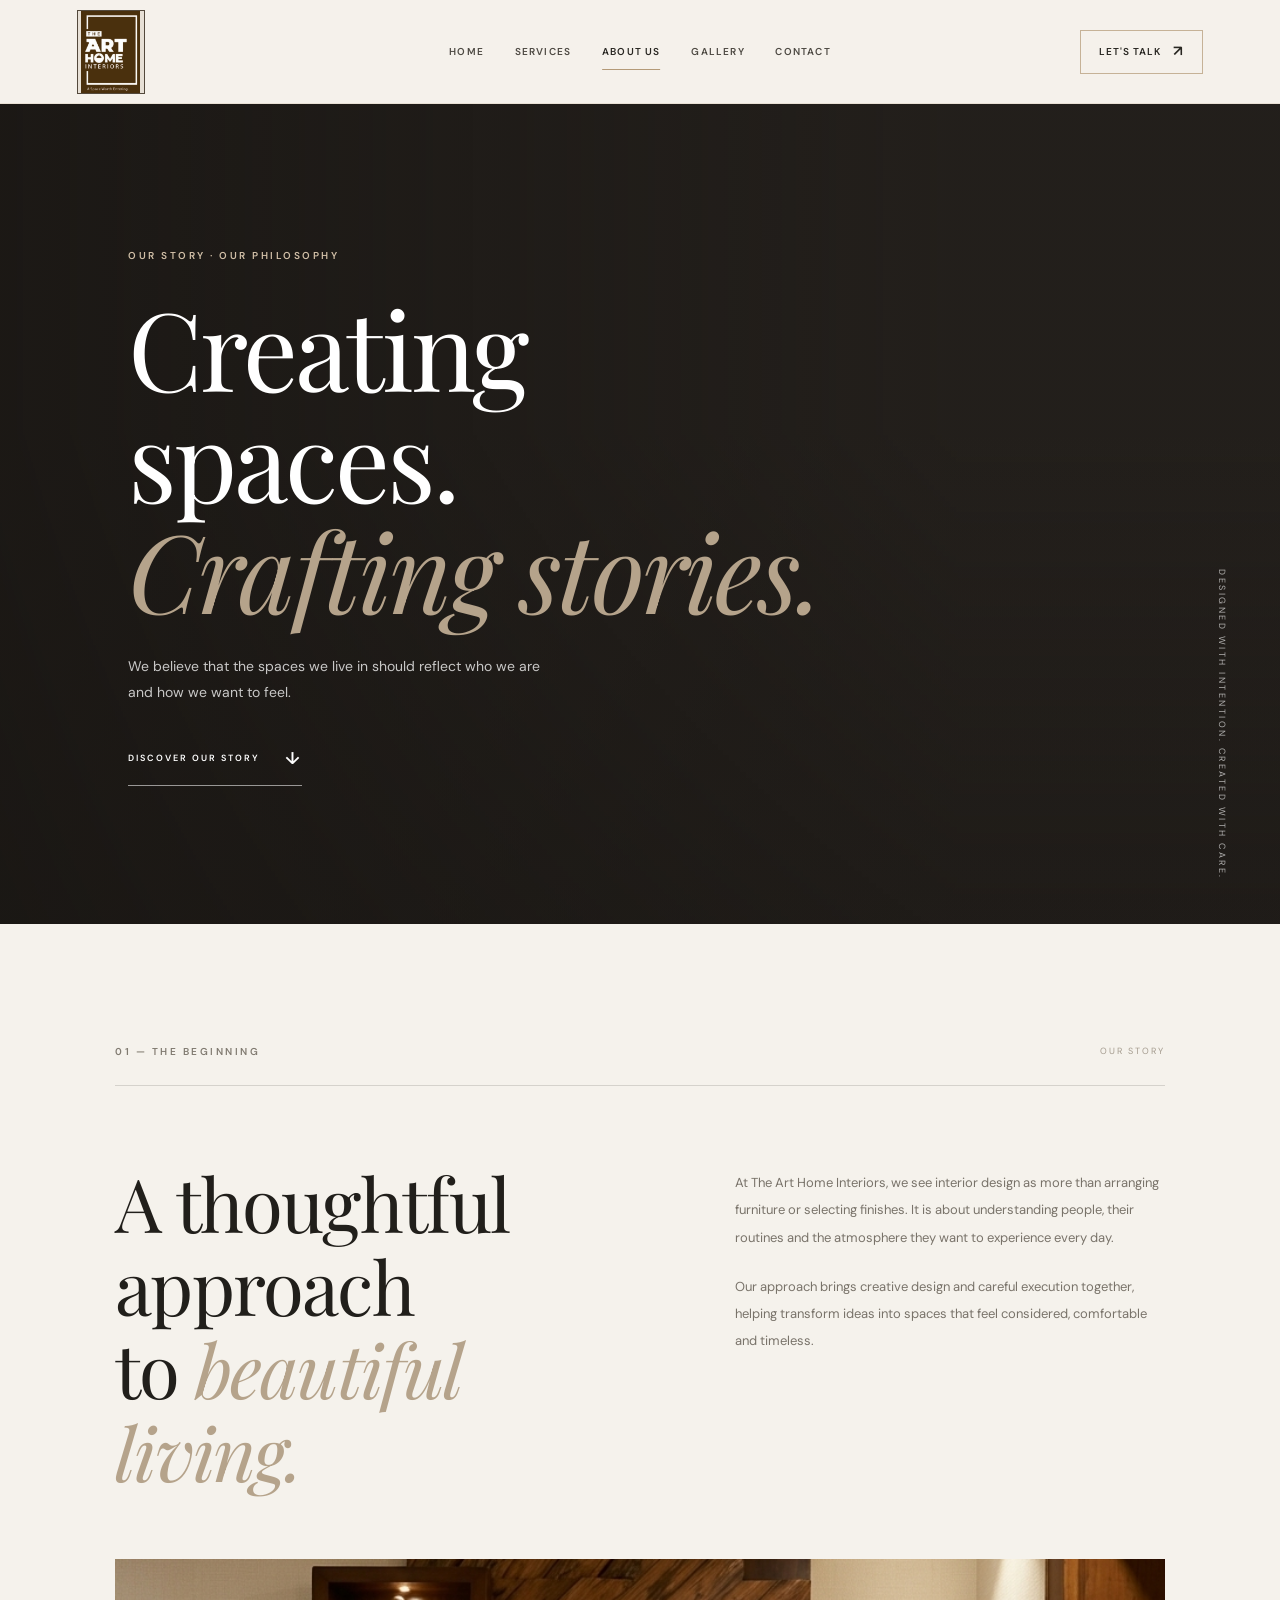
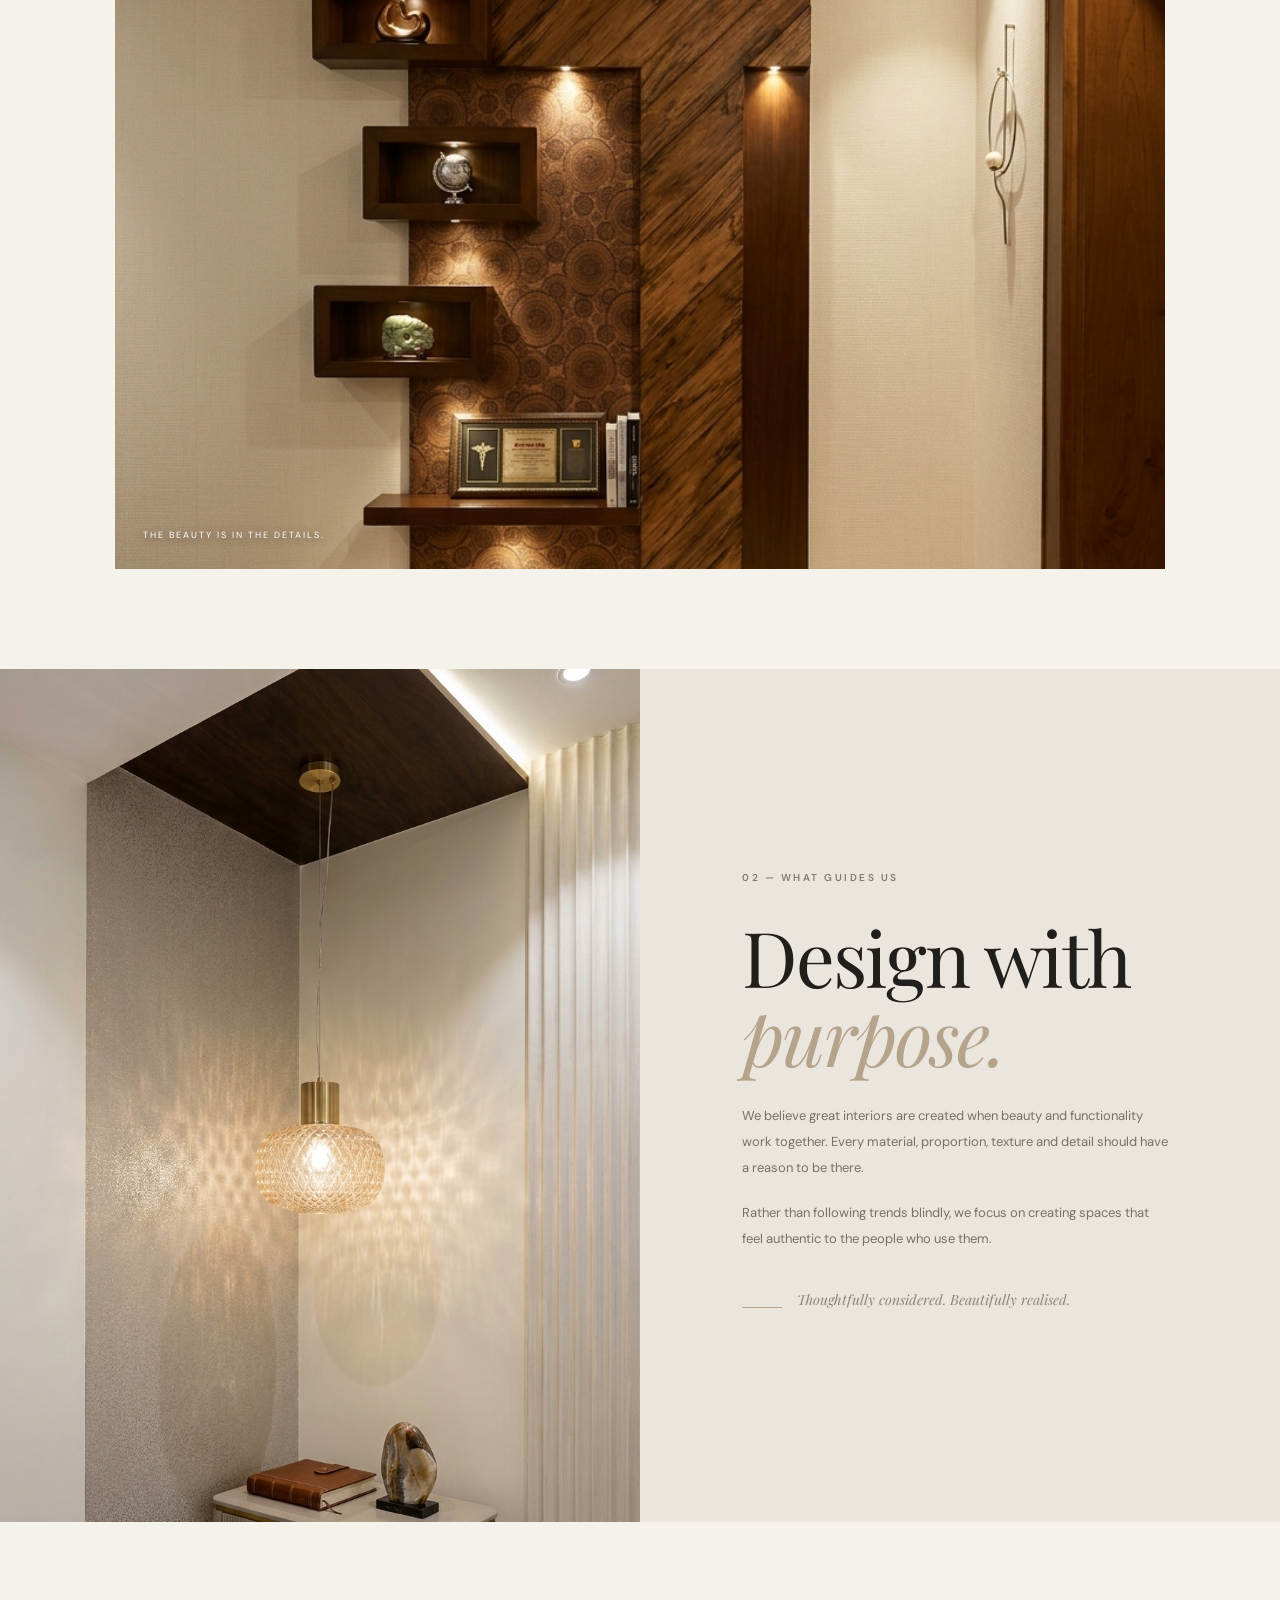
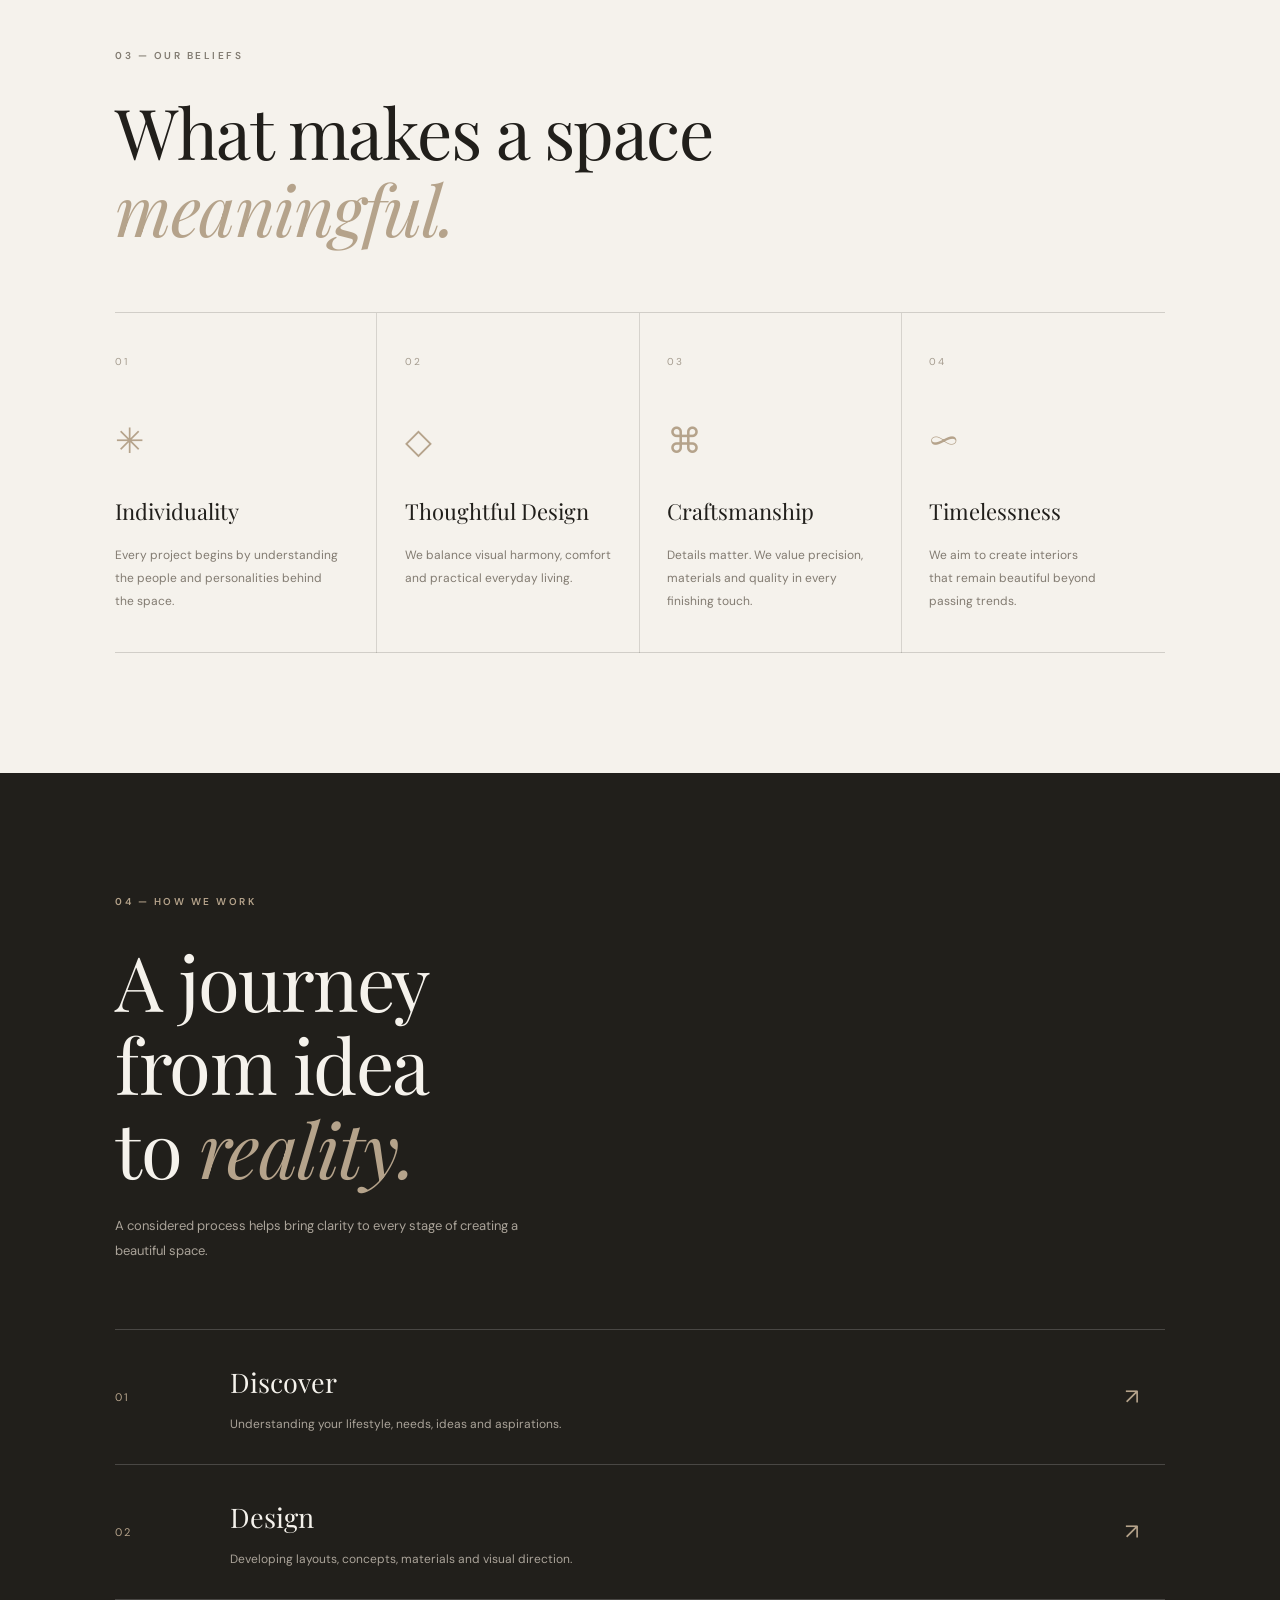
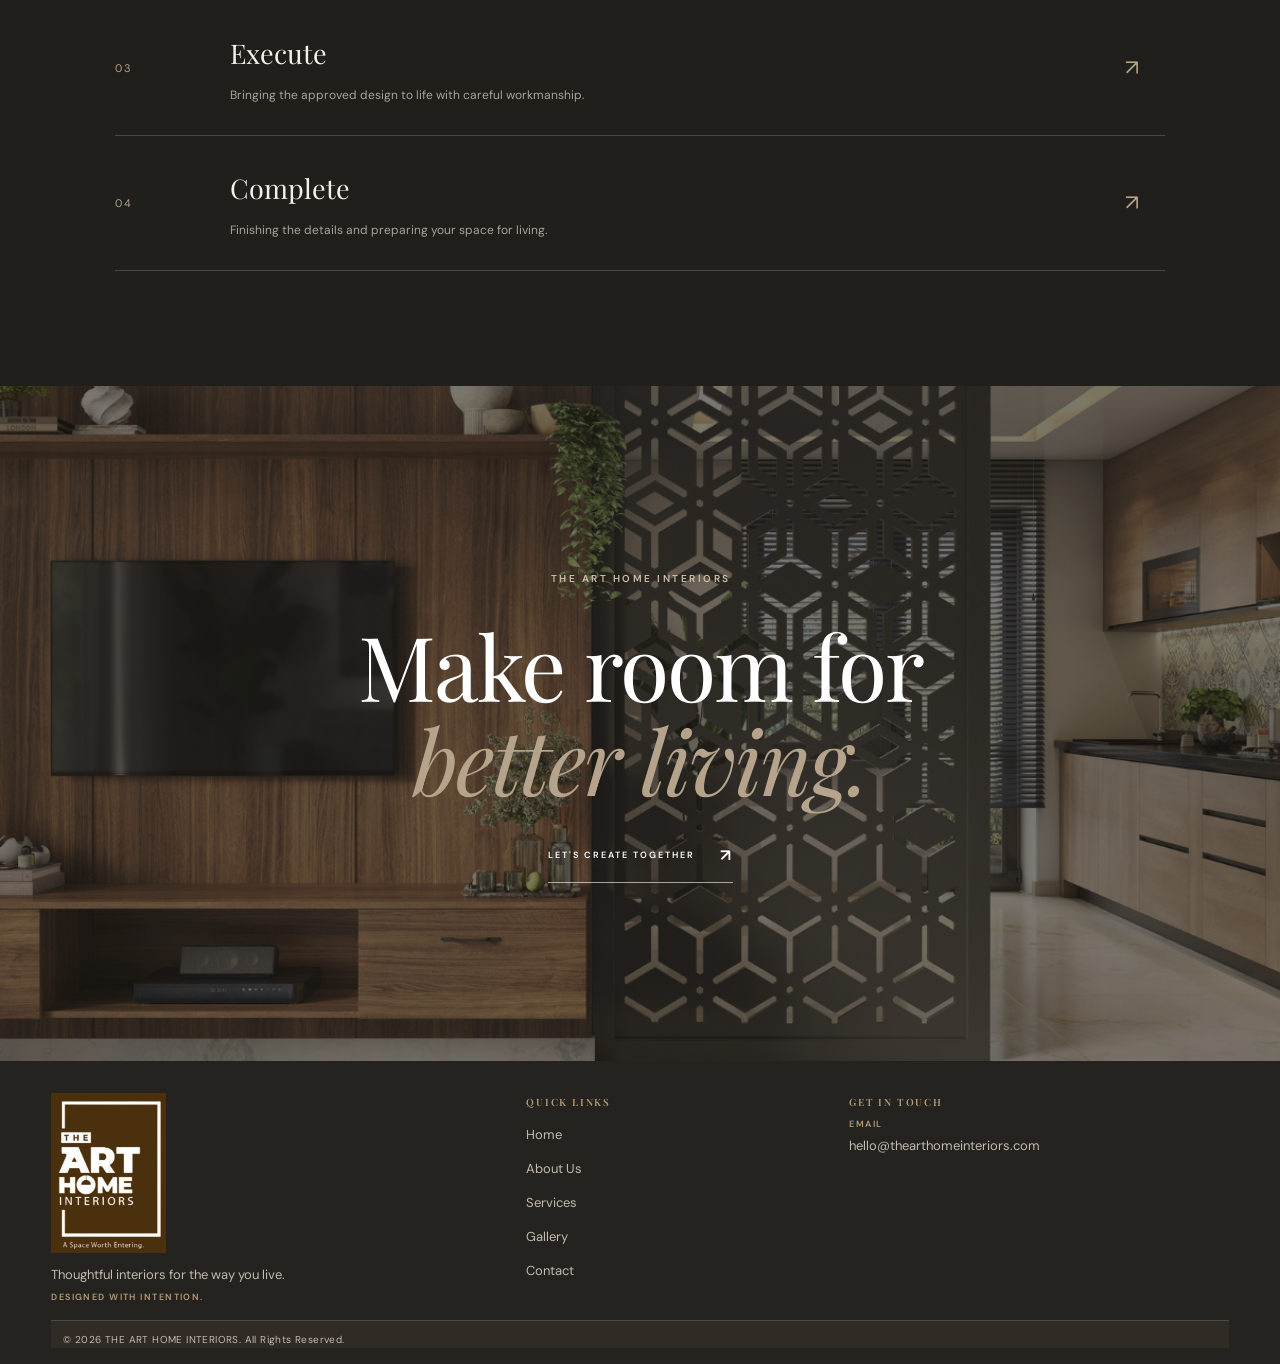
==== commit 062e55fb: "NavBar Update" ====
--- a/about.html
+++ b/about.html
@@ -26,26 +26,7 @@
     <span>THE ART HOME INTERIORS</span>
   </div>
 
-  <header class="site-header">
-    <a href="index.html" class="brand" aria-label="The Art Home Interiors home">
-      <img src="assets/images/logo.png" alt="The Art Home Interiors logo">
-    </a>
-
-    <button class="menu-toggle" aria-label="Toggle navigation" aria-expanded="false">
-      <span></span>
-      <span></span>
-    </button>
-
-    <nav class="main-nav" aria-label="Main navigation">
-      <a href="index.html">Home</a>
-      <a href="services.html">Services</a>
-      <a href="about.html" class="active">About Us</a>
-      <a href="gallery.html">Gallery</a>
-      <a href="contact.html">Contact</a>
-    </nav>
-
-    <a href="contact.html" class="header-cta">Let's Talk <span>↗</span></a>
-  </header>
+  <div id="site-header"></div>
 
   <main>
 
--- a/assets/css/responsive-polish.css
+++ b/assets/css/responsive-polish.css
@@ -61,57 +61,8 @@
   color: #fff;
 }
 
-/* SMOOTHER SHARED NAVIGATION */
-
-.site-header {
-  transition:
-    background .4s var(--polish-transition),
-    box-shadow .4s var(--polish-transition),
-    padding .4s var(--polish-transition),
-    backdrop-filter .4s ease;
-}
-
-.site-header.scrolled {
-  background: rgba(245, 241, 235, .88);
-  backdrop-filter: blur(16px);
-  -webkit-backdrop-filter: blur(16px);
-  box-shadow: 0 8px 35px rgba(35, 30, 22, .06);
-}
-
-.site-header a,
-.site-header button {
-  transition:
-    color .3s ease,
-    opacity .3s ease,
-    transform .3s ease;
-}
-
-.main-nav a {
-  position: relative;
-}
-
-.main-nav a::after {
-  content: "";
-  position: absolute;
-  left: 0;
-  bottom: -7px;
-  width: 100%;
-  height: 1px;
-  background: currentColor;
-  transform: scaleX(0);
-  transform-origin: right;
-  transition: transform .4s var(--polish-transition);
-}
-
-.main-nav a:hover::after,
-.main-nav a.active::after {
-  transform: scaleX(1);
-  transform-origin: left;
-}
-
 /* PREMIUM BUTTON FEEDBACK */
 
-.header-cta,
 button,
 .cta-button,
 .primary-button,
@@ -123,7 +74,6 @@
     border-color .35s ease;
 }
 
-.header-cta:hover,
 .cta-button:hover,
 .primary-button:hover {
   transform: translateY(-3px);
@@ -231,28 +181,6 @@
   outline-offset: 4px;
 }
 
-/* MOBILE MENU SAFETY */
-
-@media (max-width: 900px) {
-  .site-header {
-    z-index: 1000;
-  }
-
-  .menu-toggle {
-    position: relative;
-    z-index: 1002;
-    cursor: pointer;
-  }
-
-  .main-nav {
-    overscroll-behavior: contain;
-  }
-
-  .main-nav a {
-    -webkit-tap-highlight-color: transparent;
-  }
-}
-
 /* TABLET */
 
 @media (max-width: 1024px) {
@@ -289,15 +217,6 @@
 
   p {
     line-height: 1.8;
-  }
-
-  .site-header {
-    padding-left: 20px;
-    padding-right: 20px;
-  }
-
-  .header-cta {
-    display: none;
   }
 
   .reveal {
--- a/assets/css/style.css
+++ b/assets/css/style.css
@@ -52,81 +52,6 @@
 .page-loader.is-hidden {
     opacity: 0;
     visibility: hidden;
-}
-
-/* HEADER */
-
-.site-header {
-    height: 104px;
-    padding: 14px 6vw;
-    display: flex;
-    align-items: center;
-    justify-content: space-between;
-    background: rgba(245,242,236,.92);
-    backdrop-filter: blur(16px);
-    position: sticky;
-    top: 0;
-    z-index: 100;
-    border-bottom: 1px solid rgba(23,22,19,.07);
-}
-
-.brand {
-    height: 78px;
-    width: 82px;
-    display: flex;
-    align-items: center;
-    overflow: hidden;
-}
-
-.brand img {
-    width: 100%;
-    height: 100%;
-    object-fit: contain;
-}
-
-.main-nav {
-    display: flex;
-    align-items: center;
-    gap: clamp(20px,3vw,48px);
-}
-
-.main-nav a {
-    font-size: 11px;
-    text-transform: uppercase;
-    letter-spacing: .14em;
-    position: relative;
-    padding: 10px 0;
-}
-
-.main-nav a:after {
-    content: "";
-    position: absolute;
-    left: 0;
-    bottom: 3px;
-    width: 0;
-    height: 1px;
-    background: var(--ink);
-    transition: width .3s;
-}
-
-.main-nav a:hover:after,
-.main-nav a.active:after {
-    width: 100%;
-}
-
-.main-nav .nav-contact {
-    border: 1px solid var(--ink);
-    padding: 12px 20px;
-}
-
-.main-nav .nav-contact:after {
-    display: none;
-}
-
-.menu-toggle {
-    display: none;
-    background: none;
-    border: 0;
 }
 
 /* HERO */
@@ -811,64 +736,6 @@
 
 @media(max-width:800px) {
 
-    .site-header {
-        height: 82px;
-        padding: 10px 6vw;
-    }
-
-    .brand {
-        height: 62px;
-        width: 66px;
-    }
-
-    .menu-toggle {
-        display: flex;
-        flex-direction: column;
-        gap: 6px;
-        padding: 10px;
-        z-index: 3;
-    }
-
-    .menu-toggle span {
-        width: 25px;
-        height: 1px;
-        background: var(--ink);
-        transition: .3s;
-    }
-
-    .main-nav {
-        position: absolute;
-        top: 81px;
-        left: 0;
-        right: 0;
-        background: var(--paper);
-        padding: 20px 7vw 30px;
-        display: flex;
-        flex-direction: column;
-        align-items: flex-start;
-        gap: 8px;
-        transform: translateY(-140%);
-        opacity: 0;
-        visibility: hidden;
-        transition: .4s;
-        box-shadow: 0 15px 20px rgba(0,0,0,.06);
-    }
-
-    .main-nav.open {
-        transform: translateY(0);
-        opacity: 1;
-        visibility: visible;
-    }
-
-    .main-nav a {
-        width: 100%;
-        padding: 12px 0;
-    }
-
-    .main-nav .nav-contact {
-        width: auto;
-    }
-
     .hero {
         height: 690px;
         min-height: 620px;
--- a/assets/css/design-system.css
+++ b/assets/css/design-system.css
@@ -62,104 +62,6 @@
     outline-offset: 4px;
 }
 
-/* HEADER */
-
-.site-header {
-    height: 108px;
-    padding: 10px var(--page-gutter);
-    background: rgba(245,242,236,.86);
-    border-bottom: 1px solid rgba(25,24,21,.08);
-
-    backdrop-filter: blur(22px) saturate(125%);
-    -webkit-backdrop-filter: blur(22px) saturate(125%);
-
-    transition:
-        height .45s var(--ease-luxury),
-        background .35s ease,
-        box-shadow .35s ease;
-}
-
-.site-header.is-scrolled {
-    height: 88px;
-    background: rgba(245,242,236,.96);
-    box-shadow: 0 8px 30px rgba(25,24,21,.055);
-}
-
-/* LOGO */
-
-.brand {
-    width: 88px;
-    height: 98px;
-    flex: 0 0 auto;
-    background: #080808;
-    overflow: hidden;
-
-    display: flex;
-    align-items: center;
-    justify-content: center;
-
-    transition:
-        width .4s var(--ease-luxury),
-        height .4s var(--ease-luxury),
-        transform .35s ease;
-}
-
-.brand img {
-    width: 100%;
-    height: 100%;
-    object-fit: contain;
-    transition: transform .5s var(--ease-luxury);
-}
-
-.brand:hover img {
-    transform: scale(1.035);
-}
-
-.site-header.is-scrolled .brand {
-    width: 68px;
-    height: 76px;
-}
-
-/* NAVIGATION */
-
-.main-nav {
-    gap: clamp(18px, 2.65vw, 42px);
-}
-
-.main-nav a {
-    font-size: 10px;
-    font-weight: 600;
-    letter-spacing: .16em;
-    color: #4e4a43;
-    transition: color .25s ease;
-}
-
-.main-nav a:hover,
-.main-nav a.active {
-    color: var(--color-ink);
-}
-
-.main-nav a:after {
-    height: 1px;
-    background: var(--color-stone);
-}
-
-.main-nav .nav-contact {
-    padding: 13px 22px;
-    border: 1px solid rgba(25,24,21,.38);
-    transition: .3s ease;
-}
-
-.main-nav .nav-contact:hover {
-    background: var(--color-ink);
-    border-color: var(--color-ink);
-    color: var(--color-paper);
-}
-
-.main-nav .nav-contact:after {
-    display: none;
-}
-
 /* TYPOGRAPHY */
 
 h1, h2, h3, .display-title {
@@ -332,13 +234,14 @@
     width: 100%;
     max-width: 1600px;
     margin-inline: auto;
-    padding: clamp(58px, 6.1vw, 90px) clamp(24px, 5vw, 76px) 24px;
+    padding: 32px clamp(22px, 4vw, 60px) 16px;
 }
 
 .footer-top {
     display: grid;
-    grid-template-columns: repeat(4, minmax(0, 1fr));
-    gap: clamp(30px, 4vw, 60px);
+    grid-template-columns: minmax(0, 1.15fr) minmax(130px, .75fr) minmax(0, 1fr);
+    gap: clamp(22px, 3vw, 42px);
+    align-items: start;
 }
 
 .footer-brand,
@@ -350,35 +253,31 @@
     display: block;
     width: fit-content;
     max-width: 100%;
-    margin-bottom: 22px;
+    margin-bottom: 12px;
     line-height: 0;
 }
 
 .site-footer .footer-logo {
     display: block;
-    width: min(100%, 200px);
-    height: auto;
+    width: auto;
+    height: 160px;
     max-width: 100%;
     object-fit: contain;
     object-position: left center;
-    transition: transform .35s ease;
-}
-
-.site-footer .footer-brand-link:hover .footer-logo {
-    transform: translateY(-2px);
 }
 
 .footer-description {
-    max-width: 24ch;
-    margin: 0 0 10px;
-    color: var(--footer-ivory);
-    font: 400 20px/1.45 var(--serif);
+    max-width: 34ch;
+    margin: 0 0 5px;
+    color: var(--footer-secondary);
+    font-size: 13px;
+    line-height: 1.55;
 }
 
 .footer-tagline {
     margin: 0;
     color: var(--footer-gold);
-    font-size: 10px;
+    font-size: 9px;
     font-weight: 600;
     letter-spacing: .16em;
     line-height: 1.7;
@@ -386,7 +285,7 @@
 }
 
 .footer-heading {
-    margin: 5px 0 18px;
+    margin: 2px 0 8px;
     color: var(--footer-gold);
     font-size: 10px;
     font-weight: 600;
@@ -395,8 +294,7 @@
     text-transform: uppercase;
 }
 
-.footer-link-list,
-.footer-service-list {
+.footer-link-list {
     margin: 0;
     padding: 0;
     list-style: none;
@@ -406,7 +304,7 @@
     position: relative;
     display: inline-flex;
     align-items: center;
-    min-height: 44px;
+    min-height: 34px;
     max-width: 100%;
     color: var(--footer-secondary);
     font-size: 13px;
@@ -431,7 +329,7 @@
 
 .footer-link-list a:hover,
 .footer-link-list a:focus-visible {
-    color: var(--footer-ivory);
+    color: var(--footer-gold);
 }
 
 .footer-link-list a:hover::after,
@@ -445,14 +343,6 @@
     outline-offset: 4px;
 }
 
-.footer-service-list li {
-    padding: 5px 0;
-    color: var(--footer-secondary);
-    font-size: 13px;
-    line-height: 1.55;
-    overflow-wrap: anywhere;
-}
-
 .footer-contact-details {
     margin: 0;
     font-style: normal;
@@ -461,7 +351,7 @@
 .footer-contact-details p {
     display: grid;
     gap: 4px;
-    margin: 0 0 15px;
+    margin: 0;
     min-width: 0;
 }
 
@@ -474,7 +364,6 @@
     text-transform: uppercase;
 }
 
-.footer-contact-details .footer-placeholder,
 .footer-contact-details a {
     color: var(--footer-secondary);
     font-size: 13px;
@@ -505,7 +394,7 @@
 
 .footer-contact-details a:hover,
 .footer-contact-details a:focus-visible {
-    color: var(--footer-ivory);
+    color: var(--footer-gold);
 }
 
 .footer-contact-details a:hover::after,
@@ -520,9 +409,9 @@
 
 .footer-bottom {
     display: flex;
-    justify-content: space-between;
-    margin-top: 25px;
-    padding: 20px 18px 0;
+    justify-content: flex-start;
+    margin-top: 14px;
+    padding: 10px 12px 0;
     border-top: 1px solid rgba(197, 187, 174, .22);
     background: var(--footer-brown);
 }
@@ -531,29 +420,25 @@
     margin: 0;
     color: var(--footer-secondary);
     font-size: 10px;
-    letter-spacing: .1em;
+    letter-spacing: .04em;
     line-height: 1.7;
 }
 
 @media (max-width: 1100px) {
     .footer-top {
         grid-template-columns: repeat(2, minmax(0, 1fr));
-        gap: 38px 44px;
-    }
-
-    .site-footer .footer-logo {
-        width: min(100%, 190px);
+        gap: 26px 36px;
     }
 }
 
 @media (max-width: 600px) {
     .footer-inner {
-        padding: 54px 24px 22px;
+        padding: 26px 20px 14px;
     }
 
     .footer-top {
         grid-template-columns: minmax(0, 1fr);
-        gap: 28px;
+        gap: 20px;
     }
 
     .footer-brand {
@@ -563,10 +448,11 @@
     .footer-brand-link {
         width: fit-content;
         margin-inline: auto;
+        margin-bottom: 9px;
     }
 
     .site-footer .footer-logo {
-        width: clamp(154px, 45vw, 184px);
+        height: 132px;
         object-position: center;
     }
 
@@ -574,15 +460,23 @@
         margin-inline: auto;
     }
 
+    .footer-heading {
+        margin-bottom: 5px;
+    }
+
+    .footer-link-list a {
+        min-height: 40px;
+    }
+
     .footer-bottom {
         justify-content: center;
-        padding-inline: 0;
+        margin-top: 12px;
+        padding-inline: 6px;
         text-align: center;
     }
 }
 
 @media (prefers-reduced-motion: reduce) {
-    .site-footer .footer-logo,
     .footer-link-list a,
     .footer-link-list a::after,
     .footer-contact-details a,
@@ -738,40 +632,6 @@
         scroll-padding-top: 82px;
     }
 
-    .site-header {
-        height: 84px;
-        padding: 7px var(--page-gutter);
-    }
-
-    .site-header.is-scrolled {
-        height: 76px;
-    }
-
-    .brand {
-        width: 66px;
-        height: 76px;
-    }
-
-    .site-header.is-scrolled .brand {
-        width: 58px;
-        height: 66px;
-    }
-
-    .main-nav {
-        top: 83px;
-        background: rgba(245,242,236,.98);
-        backdrop-filter: blur(20px);
-        padding: 20px var(--page-gutter) 28px;
-    }
-
-    .main-nav a {
-        font-size: 10px;
-    }
-
-    .main-nav .nav-contact {
-        padding: 12px 18px;
-    }
-
     .section-pad {
         padding: clamp(70px,12vw,100px) var(--page-gutter);
     }
@@ -780,11 +640,6 @@
 /* MOBILE */
 
 @media(max-width:540px) {
-
-    .brand {
-        width: 60px;
-        height: 70px;
-    }
 
     .hero-content {
         padding: 0 var(--page-gutter);
--- a/assets/css/about.css
+++ b/assets/css/about.css
@@ -38,18 +38,6 @@
 
 .about-page .section-pad {
   padding: 120px 9%;
-}
-
-/* HEADER */
-
-.about-page .site-header {
-  transition: background .35s ease, box-shadow .35s ease;
-}
-
-.about-page .site-header.scrolled {
-  background: rgba(245, 242, 236, .93);
-  backdrop-filter: blur(16px);
-  -webkit-backdrop-filter: blur(16px);
 }
 
 /* HERO */
--- a/assets/css/final-integration.css
+++ b/assets/css/final-integration.css
@@ -69,21 +69,6 @@
   opacity: 0;
   visibility: hidden;
   pointer-events: none;
-}
-
-/* NAVIGATION SAFETY */
-
-.site-header {
-  width: 100%;
-  max-width: 100%;
-}
-
-.site-header .brand img {
-  object-fit: contain;
-}
-
-.main-nav a[aria-current="page"] {
-  opacity: 1;
 }
 
 /* BUTTON AND LINK INTERACTION */
@@ -160,10 +145,6 @@
     width: 100%;
   }
 
-  .site-header {
-    max-width: 100vw;
-  }
-
   section {
     max-width: 100%;
   }
--- a/assets/css/luxury-experience.css
+++ b/assets/css/luxury-experience.css
@@ -8,79 +8,339 @@
   --luxury-gold: #b49a78;
   --luxury-dark: #292722;
   --luxury-ivory: #f5f1eb;
-}
-
-/* GLASSMORPHISM NAVBAR */
+  --site-header-height: 104px;
+}
+
+html {
+  scroll-padding-top: calc(var(--site-header-height) + 12px);
+}
+
+body {
+  padding-top: var(--site-header-height);
+}
 
 .site-header {
+  position: fixed;
+  inset: 0 0 auto;
+  z-index: 1100;
+  display: flex;
+  align-items: center;
+  box-sizing: border-box;
+  width: 100%;
+  height: var(--site-header-height);
+  padding: 10px clamp(24px, 6vw, 88px);
+  border-bottom: 1px solid rgba(180, 154, 120, .2);
+  background: rgba(245, 241, 235, .94);
+  backdrop-filter: blur(16px) saturate(125%);
+  -webkit-backdrop-filter: blur(16px) saturate(125%);
   transition:
     background .4s ease,
-    backdrop-filter .4s ease,
+    border-color .4s ease,
     box-shadow .4s ease;
 }
 
-.site-header.scrolled {
-  background: rgba(245, 241, 235, .78) !important;
-  backdrop-filter: blur(20px) saturate(140%);
-  -webkit-backdrop-filter: blur(20px) saturate(140%);
-  border-bottom: 1px solid rgba(180, 154, 120, .16);
-  box-shadow: 0 8px 35px rgba(35, 30, 22, .07);
-}
-
-.site-header .brand,
-.site-header .main-nav,
-.site-header .header-cta {
+.site-header.is-scrolled {
+  border-bottom-color: rgba(180, 154, 120, .3);
+  background: rgba(245, 241, 235, .98);
+  box-shadow: 0 8px 30px rgba(35, 30, 22, .08);
+}
+
+.brand {
+  display: flex;
+  flex: 0 0 68px;
+  align-items: center;
+  justify-content: center;
+  width: 68px;
+  height: 84px;
+  overflow: hidden;
+  border: 1px solid rgba(180, 154, 120, .3);
+  background: var(--luxury-dark);
+}
+
+.brand img {
+  display: block;
+  width: 100%;
+  height: 100%;
+  object-fit: contain;
+  object-position: center;
+}
+
+.header-menu {
+  position: static;
+  display: flex;
+  flex: 1 1 auto;
+  align-items: center;
+  justify-content: flex-end;
+  min-width: 0;
+  margin-left: clamp(24px, 4vw, 64px);
+}
+
+.main-nav {
+  position: absolute;
+  top: 50%;
+  left: 50%;
+  display: flex;
+  align-items: center;
+  justify-content: center;
+  transform: translate(-50%, -50%);
+}
+
+.nav-links {
+  display: flex;
+  align-items: center;
+  gap: clamp(18px, 2.4vw, 34px);
+}
+
+.main-nav a {
   position: relative;
-  z-index: 2;
-}
-
-/* LUXURY CUSTOM CURSOR */
-
-.luxury-cursor-dot,
-.luxury-cursor-ring {
-  position: fixed;
-  top: 0;
+  display: inline-flex;
+  align-items: center;
+  min-height: 44px;
+  padding: 8px 0;
+  color: #4E4A43;
+  font-family: "DM Sans", Arial, sans-serif;
+  font-size: 10px;
+  font-weight: 600;
+  letter-spacing: .12em;
+  line-height: 1.4;
+  text-decoration: none;
+  text-transform: uppercase;
+  white-space: nowrap;
+  transition: color .25s ease;
+}
+
+.main-nav a::after {
+  position: absolute;
+  right: 0;
+  bottom: 4px;
   left: 0;
-  z-index: 10010;
-  pointer-events: none;
-  border-radius: 50%;
-  opacity: 0;
-  transform: translate(-50%, -50%);
-}
-
-.luxury-cursor-dot {
-  width: 6px;
-  height: 6px;
+  height: 1px;
   background: var(--luxury-gold);
-}
-
-.luxury-cursor-ring {
-  width: 34px;
-  height: 34px;
-  border: 1px solid rgba(180, 154, 120, .8);
+  content: "";
+  transform: scaleX(0);
+  transform-origin: right;
+  transition: transform .3s ease;
+}
+
+.main-nav a:hover,
+.main-nav a.active,
+.main-nav a[aria-current="page"] {
+  color: var(--luxury-dark);
+}
+
+.main-nav a:hover::after,
+.main-nav a.active::after,
+.main-nav a[aria-current="page"]::after {
+  transform: scaleX(1);
+  transform-origin: left;
+}
+
+.header-cta {
+  display: inline-flex;
+  align-items: center;
+  justify-content: center;
+  gap: 12px;
+  min-height: 44px;
+  margin-left: auto;
+  padding: 0 18px;
+  border: 1px solid rgba(180, 154, 120, .72);
+  color: var(--luxury-dark);
+  font-family: "DM Sans", Arial, sans-serif;
+  font-size: 10px;
+  font-weight: 600;
+  letter-spacing: .1em;
+  line-height: 1.4;
+  text-decoration: none;
+  text-transform: uppercase;
+  white-space: nowrap;
   transition:
-    width .25s ease,
-    height .25s ease,
     background .25s ease,
-    border-color .25s ease;
-}
-
-.luxury-cursor-ring.is-hovering {
-  width: 54px;
-  height: 54px;
-  background: rgba(180, 154, 120, .10);
-  border-color: var(--luxury-gold);
-}
-
-body.luxury-cursor-enabled,
-body.luxury-cursor-enabled a,
-body.luxury-cursor-enabled button {
-  cursor: none !important;
-}
-
-.luxury-cursor-dot.is-visible,
-.luxury-cursor-ring.is-visible {
-  opacity: 1;
+    border-color .25s ease,
+    color .25s ease,
+    transform .25s ease;
+}
+
+.header-cta:hover {
+  transform: translateY(-1px);
+  border-color: var(--luxury-dark);
+  background: var(--luxury-dark);
+  color: var(--luxury-ivory);
+}
+
+.header-cta span {
+  font-size: 15px;
+  transition: transform .25s ease;
+}
+
+.header-cta:hover span {
+  transform: translate(2px, -2px);
+}
+
+.menu-toggle {
+  display: none;
+}
+
+.site-header :is(a, button):focus-visible {
+  outline: 2px solid #8d7454;
+  outline-offset: 3px;
+}
+
+body.nav-open {
+  overflow: hidden;
+}
+
+@media (max-width: 1024px) {
+  :root {
+    --site-header-height: 82px;
+  }
+
+  .site-header {
+    padding: 8px clamp(18px, 4vw, 36px);
+  }
+
+  .brand {
+    flex-basis: 56px;
+    width: 56px;
+    height: 68px;
+  }
+
+  .menu-toggle {
+    display: flex;
+    flex: 0 0 44px;
+    flex-direction: column;
+    align-items: center;
+    justify-content: center;
+    gap: 6px;
+    width: 44px;
+    height: 44px;
+    margin-left: auto;
+    padding: 10px;
+    border: 0;
+    background: transparent;
+    color: var(--luxury-dark);
+    cursor: pointer;
+    z-index: 2;
+  }
+
+  .menu-toggle span {
+    display: block;
+    width: 24px;
+    height: 1px;
+    background: currentColor;
+    transition: transform .25s ease;
+  }
+
+  .site-header.menu-open .menu-toggle span:first-child {
+    transform: translateY(3.5px) rotate(45deg);
+  }
+
+  .site-header.menu-open .menu-toggle span:last-child {
+    transform: translateY(-3.5px) rotate(-45deg);
+  }
+
+  .header-menu {
+    position: absolute;
+    top: 100%;
+    right: 0;
+    left: 0;
+    display: flex;
+    flex-direction: column;
+    align-items: stretch;
+    gap: 0;
+    max-height: 0;
+    margin: 0;
+    padding: 0 clamp(22px, 7vw, 56px);
+    overflow: hidden;
+    border-bottom: 1px solid transparent;
+    background: rgba(245, 241, 235, .98);
+    backdrop-filter: blur(18px) saturate(130%);
+    -webkit-backdrop-filter: blur(18px) saturate(130%);
+    box-shadow: none;
+    opacity: 0;
+    visibility: hidden;
+    transform: translateY(-8px);
+    transition:
+      max-height .35s ease,
+      padding .35s ease,
+      opacity .25s ease,
+      transform .35s ease,
+      visibility .35s ease,
+      border-color .35s ease;
+  }
+
+  .site-header.menu-open .header-menu {
+    max-height: calc(100vh - var(--site-header-height));
+    max-height: calc(100dvh - var(--site-header-height));
+    padding-top: 12px;
+    padding-bottom: 24px;
+    overflow-y: auto;
+    border-bottom-color: rgba(180, 154, 120, .24);
+    box-shadow: 0 16px 30px rgba(35, 30, 22, .1);
+    opacity: 1;
+    visibility: visible;
+    transform: translateY(0);
+  }
+
+  .main-nav {
+    position: static;
+    display: block;
+    transform: none;
+  }
+
+  .nav-links {
+    display: flex;
+    flex-direction: column;
+    align-items: stretch;
+    gap: 0;
+  }
+
+  .main-nav a {
+    display: flex;
+    width: 100%;
+    min-height: 50px;
+    padding: 12px 0;
+    border-bottom: 1px solid rgba(41, 39, 34, .1);
+    font-size: 11px;
+  }
+
+  .main-nav a::after {
+    right: 0;
+    left: auto;
+    width: 44px;
+    bottom: -1px;
+  }
+
+  .main-nav a.active,
+  .main-nav a[aria-current="page"] {
+    color: #8D7454;
+  }
+
+  .header-cta {
+    width: 100%;
+    min-height: 48px;
+    margin: 16px 0 0;
+    border-color: var(--luxury-dark);
+    background: var(--luxury-dark);
+    color: var(--luxury-ivory);
+  }
+
+  .header-cta:hover {
+    border-color: #8D7454;
+    background: #8D7454;
+    color: var(--luxury-ivory);
+  }
+}
+
+@media (prefers-reduced-motion: reduce) {
+  .site-header,
+  .main-nav a,
+  .main-nav a::after,
+  .header-cta,
+  .header-cta span,
+  .menu-toggle span,
+  .header-menu {
+    transition: none;
+  }
 }
 
 /* PAGE TRANSITION */
@@ -231,21 +491,6 @@
   font-style: italic;
 }
 
-/* MOBILE AND TABLET */
-
-@media (hover: none), (pointer: coarse), (max-width: 900px) {
-  .luxury-cursor-dot,
-  .luxury-cursor-ring {
-    display: none !important;
-  }
-
-  body.luxury-cursor-enabled,
-  body.luxury-cursor-enabled a,
-  body.luxury-cursor-enabled button {
-    cursor: auto !important;
-  }
-}
-
 /* REDUCED MOTION */
 
 @media (prefers-reduced-motion: reduce) {
